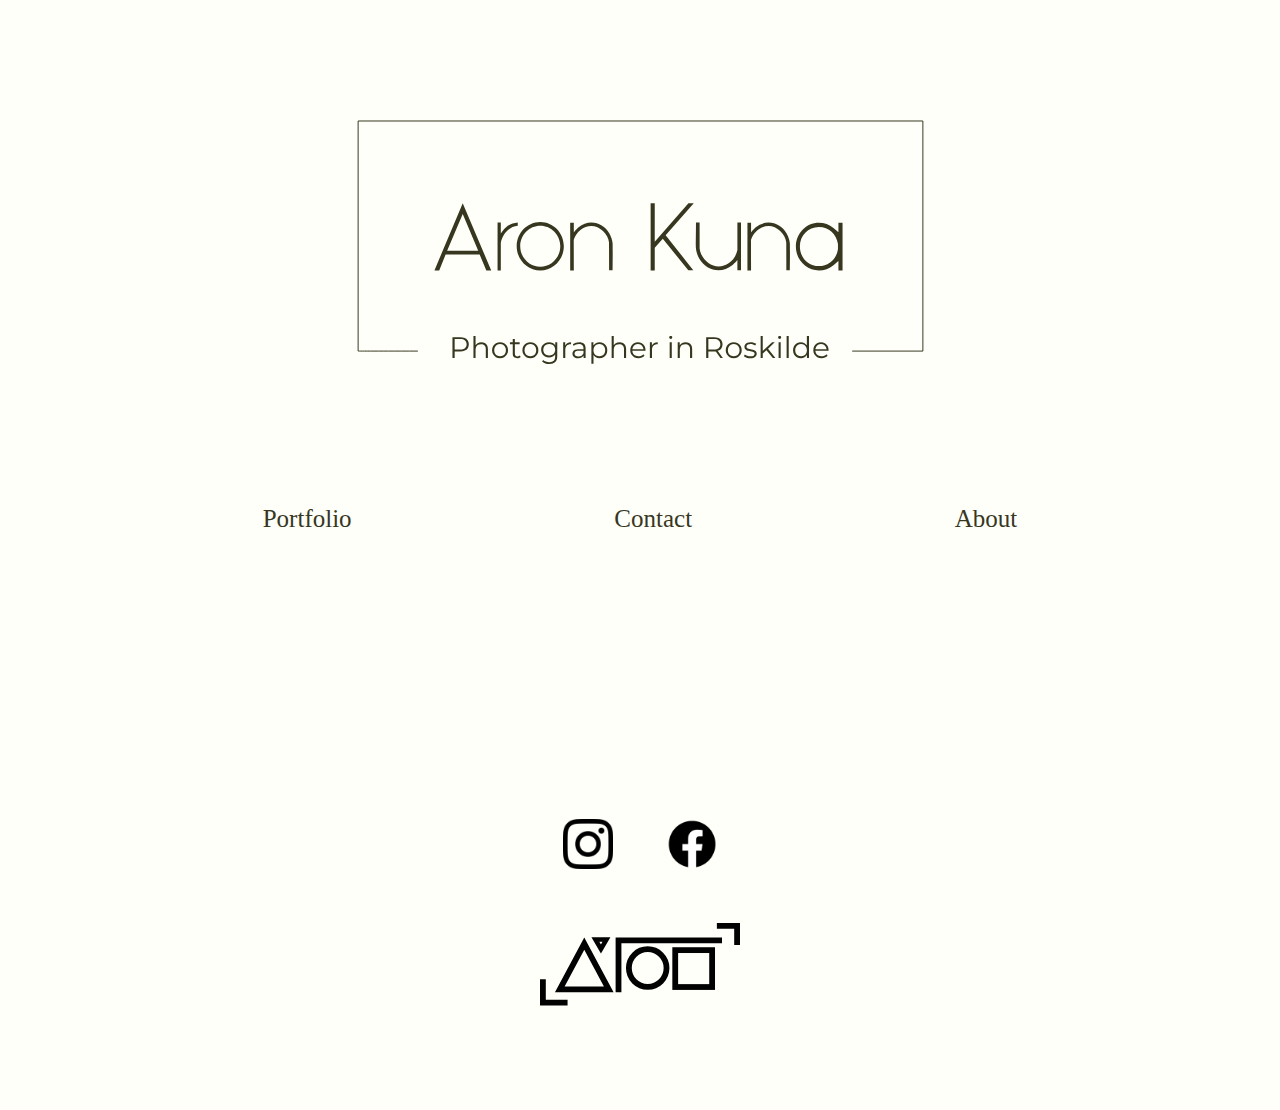
==== index.html @ ffdc1a48 "The very basics of the site" ====
<!DOCTYPE html>
<html lang="en">
  <head>
    <meta charset="UTF-8" />
    <meta name="viewport" content="width=device-width, initial-scale=1.0" />
    <title>Aron Kuna Photography - Roskilde</title>

    <link href="Styles\master_style.min.css" type="text/css" rel="stylesheet" />
  </head>

  <nav>
    <button class="navItem" onclick="portfoliof()">
      Portfolio
    </button>
    <button class="navItem" onclick="contactf()">
      Contact
    </button>
    <button class="navItem" onclick="aboutf()">
      About
    </button>
  </nav>

  <body>
    <div id = "namePlate">
    <svg id = "namePlateSVG" width="569" height="255" viewBox="0 0 569 255" fill="none" xmlns="http://www.w3.org/2000/svg">
      <path d="M123.016 135.064L129.736 151H134.632L106.024 83.512L77.608 151H82.408L88.84 135.064H123.016ZM106.024 94.36L121.576 131.32H90.376L106.024 94.36ZM161.253 102.808C156.741 103.288 152.613 104.824 149.253 107.896C146.277 110.68 144.261 114.04 144.261 114.04V102.808H140.997V151H144.261V123.256C145.989 114.52 152.613 107.032 161.253 106.264V102.808ZM183.911 102.328C170.856 102.328 160.2 113.272 160.2 126.712C160.2 140.152 170.856 151.096 183.911 151.096C196.872 151.096 207.528 140.152 207.528 126.712C207.528 113.272 196.872 102.328 183.911 102.328ZM183.911 147.256C172.776 147.256 163.752 138.04 163.752 126.712C163.752 115.384 172.776 106.168 183.911 106.168C194.952 106.168 203.976 115.384 203.976 126.712C203.976 138.04 194.952 147.256 183.911 147.256ZM235.226 106.456C243.386 106.456 252.122 114.328 252.89 122.968L252.986 150.904H256.442C256.73 129.592 256.538 125.848 256.538 124.216C256.25 120.568 255.098 117.016 253.274 113.944C249.338 107.128 242.618 103 235.226 103C230.618 103 226.106 104.728 222.362 107.704C219.962 109.624 217.562 112.984 217.562 112.984V103.192H213.914V151H217.562L217.466 120.568C219.866 112.312 227.162 106.456 235.226 106.456ZM332.499 150.808H337.491L309.747 115.672L337.971 83.512L332.595 83.608L298.803 122.104V83.512H294.675V151H298.803V128.248L306.867 119.32L332.499 150.808ZM343.564 139.288C347.788 146.584 354.988 150.904 362.86 150.904C367.852 150.904 372.652 149.08 376.588 145.912C379.084 143.896 381.772 140.632 381.772 140.632V150.904H385.42V102.904H381.772V130.552C379.756 140.44 371.5 146.968 362.86 146.968C354.124 146.968 344.812 138.904 343.852 128.728V102.904H340.204C340.012 125.656 339.916 126.616 340.108 128.152C340.396 132.088 341.644 135.928 343.564 139.288ZM413.163 106.456C421.323 106.456 430.059 114.328 430.827 122.968L430.923 150.904H434.379C434.667 129.592 434.475 125.848 434.475 124.216C434.187 120.568 433.035 117.016 431.211 113.944C427.275 107.128 420.555 103 413.163 103C408.555 103 404.043 104.728 400.299 107.704C397.899 109.624 395.499 112.984 395.499 112.984V103.192H391.851V151H395.499L395.403 120.568C397.803 112.312 405.099 106.456 413.163 106.456ZM487.335 151V103.096H483.207V112.6L478.215 108.472C474.087 105.016 468.999 103.192 463.623 103.192C450.855 103.192 440.487 113.848 440.487 127.096C440.487 140.248 450.855 151 463.623 151C468.999 151 474.087 149.176 478.215 145.72L483.207 141.592V151H487.335ZM482.727 129.688C481.383 139.672 473.511 146.68 463.623 146.68C452.775 146.68 444.519 138.232 444.519 127.096C444.519 115.96 452.775 107.416 463.623 107.416C473.511 107.416 481.383 114.424 482.727 124.504V124.888V129.688Z" fill="#37371F"/>
      <path d="M95.7139 239V218H103.574C105.354 218 106.884 218.29 108.164 218.87C109.444 219.43 110.424 220.25 111.104 221.33C111.804 222.39 112.154 223.68 112.154 225.2C112.154 226.68 111.804 227.96 111.104 229.04C110.424 230.1 109.444 230.92 108.164 231.5C106.884 232.08 105.354 232.37 103.574 232.37H96.9439L97.9339 231.32V239H95.7139ZM97.9339 231.5L96.9439 230.42H103.514C105.614 230.42 107.204 229.97 108.284 229.07C109.384 228.15 109.934 226.86 109.934 225.2C109.934 223.52 109.384 222.22 108.284 221.3C107.204 220.38 105.614 219.92 103.514 219.92H96.9439L97.9339 218.87V231.5ZM124.837 223.1C126.117 223.1 127.237 223.35 128.197 223.85C129.177 224.33 129.937 225.07 130.477 226.07C131.037 227.07 131.317 228.33 131.317 229.85V239H129.187V230.06C129.187 228.4 128.767 227.15 127.927 226.31C127.107 225.45 125.947 225.02 124.447 225.02C123.327 225.02 122.347 225.25 121.507 225.71C120.687 226.15 120.047 226.8 119.587 227.66C119.147 228.5 118.927 229.52 118.927 230.72V239H116.797V216.74H118.927V227.57L118.507 226.76C119.007 225.62 119.807 224.73 120.907 224.09C122.007 223.43 123.317 223.1 124.837 223.1ZM143.491 239.15C141.971 239.15 140.601 238.81 139.381 238.13C138.181 237.43 137.231 236.48 136.531 235.28C135.831 234.06 135.481 232.67 135.481 231.11C135.481 229.53 135.831 228.14 136.531 226.94C137.231 225.74 138.181 224.8 139.381 224.12C140.581 223.44 141.951 223.1 143.491 223.1C145.051 223.1 146.431 223.44 147.631 224.12C148.851 224.8 149.801 225.74 150.481 226.94C151.181 228.14 151.531 229.53 151.531 231.11C151.531 232.67 151.181 234.06 150.481 235.28C149.801 236.48 148.851 237.43 147.631 238.13C146.411 238.81 145.031 239.15 143.491 239.15ZM143.491 237.26C144.631 237.26 145.641 237.01 146.521 236.51C147.401 235.99 148.091 235.27 148.591 234.35C149.111 233.41 149.371 232.33 149.371 231.11C149.371 229.87 149.111 228.79 148.591 227.87C148.091 226.95 147.401 226.24 146.521 225.74C145.641 225.22 144.641 224.96 143.521 224.96C142.401 224.96 141.401 225.22 140.521 225.74C139.641 226.24 138.941 226.95 138.421 227.87C137.901 228.79 137.641 229.87 137.641 231.11C137.641 232.33 137.901 233.41 138.421 234.35C138.941 235.27 139.641 235.99 140.521 236.51C141.401 237.01 142.391 237.26 143.491 237.26ZM160.859 239.15C159.379 239.15 158.239 238.75 157.439 237.95C156.639 237.15 156.239 236.02 156.239 234.56V219.77H158.369V234.44C158.369 235.36 158.599 236.07 159.059 236.57C159.539 237.07 160.219 237.32 161.099 237.32C162.039 237.32 162.819 237.05 163.439 236.51L164.189 238.04C163.769 238.42 163.259 238.7 162.659 238.88C162.079 239.06 161.479 239.15 160.859 239.15ZM153.419 225.02V223.25H163.169V225.02H153.419ZM173.93 239.15C172.41 239.15 171.04 238.81 169.82 238.13C168.62 237.43 167.67 236.48 166.97 235.28C166.27 234.06 165.92 232.67 165.92 231.11C165.92 229.53 166.27 228.14 166.97 226.94C167.67 225.74 168.62 224.8 169.82 224.12C171.02 223.44 172.39 223.1 173.93 223.1C175.49 223.1 176.87 223.44 178.07 224.12C179.29 224.8 180.24 225.74 180.92 226.94C181.62 228.14 181.97 229.53 181.97 231.11C181.97 232.67 181.62 234.06 180.92 235.28C180.24 236.48 179.29 237.43 178.07 238.13C176.85 238.81 175.47 239.15 173.93 239.15ZM173.93 237.26C175.07 237.26 176.08 237.01 176.96 236.51C177.84 235.99 178.53 235.27 179.03 234.35C179.55 233.41 179.81 232.33 179.81 231.11C179.81 229.87 179.55 228.79 179.03 227.87C178.53 226.95 177.84 226.24 176.96 225.74C176.08 225.22 175.08 224.96 173.96 224.96C172.84 224.96 171.84 225.22 170.96 225.74C170.08 226.24 169.38 226.95 168.86 227.87C168.34 228.79 168.08 229.87 168.08 231.11C168.08 232.33 168.34 233.41 168.86 234.35C169.38 235.27 170.08 235.99 170.96 236.51C171.84 237.01 172.83 237.26 173.93 237.26ZM193.039 244.97C191.599 244.97 190.219 244.76 188.899 244.34C187.579 243.92 186.509 243.32 185.689 242.54L186.769 240.92C187.509 241.58 188.419 242.1 189.499 242.48C190.599 242.88 191.759 243.08 192.979 243.08C194.979 243.08 196.449 242.61 197.389 241.67C198.329 240.75 198.799 239.31 198.799 237.35V233.42L199.099 230.72L198.889 228.02V223.25H200.929V237.08C200.929 239.8 200.259 241.79 198.919 243.05C197.599 244.33 195.639 244.97 193.039 244.97ZM192.649 238.4C191.149 238.4 189.799 238.08 188.599 237.44C187.399 236.78 186.449 235.87 185.749 234.71C185.069 233.55 184.729 232.22 184.729 230.72C184.729 229.22 185.069 227.9 185.749 226.76C186.449 225.6 187.399 224.7 188.599 224.06C189.799 223.42 191.149 223.1 192.649 223.1C194.049 223.1 195.309 223.39 196.429 223.97C197.549 224.55 198.439 225.41 199.099 226.55C199.759 227.69 200.089 229.08 200.089 230.72C200.089 232.36 199.759 233.75 199.099 234.89C198.439 236.03 197.549 236.9 196.429 237.5C195.309 238.1 194.049 238.4 192.649 238.4ZM192.859 236.51C194.019 236.51 195.049 236.27 195.949 235.79C196.849 235.29 197.559 234.61 198.079 233.75C198.599 232.87 198.859 231.86 198.859 230.72C198.859 229.58 198.599 228.58 198.079 227.72C197.559 226.86 196.849 226.19 195.949 225.71C195.049 225.21 194.019 224.96 192.859 224.96C191.719 224.96 190.689 225.21 189.769 225.71C188.869 226.19 188.159 226.86 187.639 227.72C187.139 228.58 186.889 229.58 186.889 230.72C186.889 231.86 187.139 232.87 187.639 233.75C188.159 234.61 188.869 235.29 189.769 235.79C190.689 236.27 191.719 236.51 192.859 236.51ZM206.856 239V223.25H208.896V227.54L208.686 226.79C209.126 225.59 209.866 224.68 210.906 224.06C211.946 223.42 213.236 223.1 214.776 223.1V225.17C214.696 225.17 214.616 225.17 214.536 225.17C214.456 225.15 214.376 225.14 214.296 225.14C212.636 225.14 211.336 225.65 210.396 226.67C209.456 227.67 208.986 229.1 208.986 230.96V239H206.856ZM227.361 239V235.52L227.271 234.95V229.13C227.271 227.79 226.891 226.76 226.131 226.04C225.391 225.32 224.281 224.96 222.801 224.96C221.781 224.96 220.811 225.13 219.891 225.47C218.971 225.81 218.191 226.26 217.551 226.82L216.591 225.23C217.391 224.55 218.351 224.03 219.471 223.67C220.591 223.29 221.771 223.1 223.011 223.1C225.051 223.1 226.621 223.61 227.721 224.63C228.841 225.63 229.401 227.16 229.401 229.22V239H227.361ZM221.931 239.15C220.751 239.15 219.721 238.96 218.841 238.58C217.981 238.18 217.321 237.64 216.861 236.96C216.401 236.26 216.171 235.46 216.171 234.56C216.171 233.74 216.361 233 216.741 232.34C217.141 231.66 217.781 231.12 218.661 230.72C219.561 230.3 220.761 230.09 222.261 230.09H227.691V231.68H222.321C220.801 231.68 219.741 231.95 219.141 232.49C218.561 233.03 218.271 233.7 218.271 234.5C218.271 235.4 218.621 236.12 219.321 236.66C220.021 237.2 221.001 237.47 222.261 237.47C223.461 237.47 224.491 237.2 225.351 236.66C226.231 236.1 226.871 235.3 227.271 234.26L227.751 235.73C227.351 236.77 226.651 237.6 225.651 238.22C224.671 238.84 223.431 239.15 221.931 239.15ZM243.316 239.15C241.956 239.15 240.726 238.84 239.626 238.22C238.526 237.58 237.646 236.67 236.986 235.49C236.346 234.29 236.026 232.83 236.026 231.11C236.026 229.39 236.346 227.94 236.986 226.76C237.626 225.56 238.496 224.65 239.596 224.03C240.696 223.41 241.936 223.1 243.316 223.1C244.816 223.1 246.156 223.44 247.336 224.12C248.536 224.78 249.476 225.72 250.156 226.94C250.836 228.14 251.176 229.53 251.176 231.11C251.176 232.71 250.836 234.11 250.156 235.31C249.476 236.51 248.536 237.45 247.336 238.13C246.156 238.81 244.816 239.15 243.316 239.15ZM235.186 244.82V223.25H237.226V227.99L237.016 231.14L237.316 234.32V244.82H235.186ZM243.166 237.26C244.286 237.26 245.286 237.01 246.166 236.51C247.046 235.99 247.746 235.27 248.266 234.35C248.786 233.41 249.046 232.33 249.046 231.11C249.046 229.89 248.786 228.82 248.266 227.9C247.746 226.98 247.046 226.26 246.166 225.74C245.286 225.22 244.286 224.96 243.166 224.96C242.046 224.96 241.036 225.22 240.136 225.74C239.256 226.26 238.556 226.98 238.036 227.9C237.536 228.82 237.286 229.89 237.286 231.11C237.286 232.33 237.536 233.41 238.036 234.35C238.556 235.27 239.256 235.99 240.136 236.51C241.036 237.01 242.046 237.26 243.166 237.26ZM263.558 223.1C264.838 223.1 265.958 223.35 266.918 223.85C267.898 224.33 268.658 225.07 269.198 226.07C269.758 227.07 270.038 228.33 270.038 229.85V239H267.908V230.06C267.908 228.4 267.488 227.15 266.648 226.31C265.828 225.45 264.668 225.02 263.168 225.02C262.048 225.02 261.068 225.25 260.228 225.71C259.408 226.15 258.768 226.8 258.308 227.66C257.868 228.5 257.648 229.52 257.648 230.72V239H255.518V216.74H257.648V227.57L257.228 226.76C257.728 225.62 258.528 224.73 259.628 224.09C260.728 223.43 262.038 223.1 263.558 223.1ZM282.481 239.15C280.841 239.15 279.401 238.81 278.161 238.13C276.921 237.43 275.951 236.48 275.251 235.28C274.551 234.06 274.201 232.67 274.201 231.11C274.201 229.55 274.531 228.17 275.191 226.97C275.871 225.77 276.791 224.83 277.951 224.15C279.131 223.45 280.451 223.1 281.911 223.1C283.391 223.1 284.701 223.44 285.841 224.12C287.001 224.78 287.911 225.72 288.571 226.94C289.231 228.14 289.561 229.53 289.561 231.11C289.561 231.21 289.551 231.32 289.531 231.44C289.531 231.54 289.531 231.65 289.531 231.77H275.821V230.18H288.391L287.551 230.81C287.551 229.67 287.301 228.66 286.801 227.78C286.321 226.88 285.661 226.18 284.821 225.68C283.981 225.18 283.011 224.93 281.911 224.93C280.831 224.93 279.861 225.18 279.001 225.68C278.141 226.18 277.471 226.88 276.991 227.78C276.511 228.68 276.271 229.71 276.271 230.87V231.2C276.271 232.4 276.531 233.46 277.051 234.38C277.591 235.28 278.331 235.99 279.271 236.51C280.231 237.01 281.321 237.26 282.541 237.26C283.501 237.26 284.391 237.09 285.211 236.75C286.051 236.41 286.771 235.89 287.371 235.19L288.571 236.57C287.871 237.41 286.991 238.05 285.931 238.49C284.891 238.93 283.741 239.15 282.481 239.15ZM293.897 239V223.25H295.937V227.54L295.727 226.79C296.167 225.59 296.907 224.68 297.947 224.06C298.987 223.42 300.277 223.1 301.817 223.1V225.17C301.737 225.17 301.657 225.17 301.577 225.17C301.497 225.15 301.417 225.14 301.337 225.14C299.677 225.14 298.377 225.65 297.437 226.67C296.497 227.67 296.027 229.1 296.027 230.96V239H293.897ZM313.789 239V223.25H315.919V239H313.789ZM314.869 219.77C314.429 219.77 314.059 219.62 313.759 219.32C313.459 219.02 313.309 218.66 313.309 218.24C313.309 217.82 313.459 217.47 313.759 217.19C314.059 216.89 314.429 216.74 314.869 216.74C315.309 216.74 315.679 216.88 315.979 217.16C316.279 217.44 316.429 217.79 316.429 218.21C316.429 218.65 316.279 219.02 315.979 219.32C315.699 219.62 315.329 219.77 314.869 219.77ZM329.886 223.1C331.166 223.1 332.286 223.35 333.246 223.85C334.226 224.33 334.986 225.07 335.526 226.07C336.086 227.07 336.366 228.33 336.366 229.85V239H334.236V230.06C334.236 228.4 333.816 227.15 332.976 226.31C332.156 225.45 330.996 225.02 329.496 225.02C328.376 225.02 327.396 225.25 326.556 225.71C325.736 226.15 325.096 226.8 324.636 227.66C324.196 228.5 323.976 229.52 323.976 230.72V239H321.846V223.25H323.886V227.57L323.556 226.76C324.056 225.62 324.856 224.73 325.956 224.09C327.056 223.43 328.366 223.1 329.886 223.1ZM350.421 239V218H358.281C360.061 218 361.591 218.29 362.871 218.87C364.151 219.43 365.131 220.25 365.811 221.33C366.511 222.39 366.861 223.68 366.861 225.2C366.861 226.68 366.511 227.96 365.811 229.04C365.131 230.1 364.151 230.92 362.871 231.5C361.591 232.06 360.061 232.34 358.281 232.34H351.651L352.641 231.32V239H350.421ZM364.761 239L359.361 231.38H361.761L367.191 239H364.761ZM352.641 231.5L351.651 230.45H358.221C360.321 230.45 361.911 229.99 362.991 229.07C364.091 228.15 364.641 226.86 364.641 225.2C364.641 223.52 364.091 222.22 362.991 221.3C361.911 220.38 360.321 219.92 358.221 219.92H351.651L352.641 218.87V231.5ZM378.071 239.15C376.551 239.15 375.181 238.81 373.961 238.13C372.761 237.43 371.811 236.48 371.111 235.28C370.411 234.06 370.061 232.67 370.061 231.11C370.061 229.53 370.411 228.14 371.111 226.94C371.811 225.74 372.761 224.8 373.961 224.12C375.161 223.44 376.531 223.1 378.071 223.1C379.631 223.1 381.011 223.44 382.211 224.12C383.431 224.8 384.381 225.74 385.061 226.94C385.761 228.14 386.111 229.53 386.111 231.11C386.111 232.67 385.761 234.06 385.061 235.28C384.381 236.48 383.431 237.43 382.211 238.13C380.991 238.81 379.611 239.15 378.071 239.15ZM378.071 237.26C379.211 237.26 380.221 237.01 381.101 236.51C381.981 235.99 382.671 235.27 383.171 234.35C383.691 233.41 383.951 232.33 383.951 231.11C383.951 229.87 383.691 228.79 383.171 227.87C382.671 226.95 381.981 226.24 381.101 225.74C380.221 225.22 379.221 224.96 378.101 224.96C376.981 224.96 375.981 225.22 375.101 225.74C374.221 226.24 373.521 226.95 373.001 227.87C372.481 228.79 372.221 229.87 372.221 231.11C372.221 232.33 372.481 233.41 373.001 234.35C373.521 235.27 374.221 235.99 375.101 236.51C375.981 237.01 376.971 237.26 378.071 237.26ZM394.689 239.15C393.389 239.15 392.159 238.97 390.999 238.61C389.839 238.23 388.929 237.76 388.269 237.2L389.229 235.52C389.869 236 390.689 236.42 391.689 236.78C392.689 237.12 393.739 237.29 394.839 237.29C396.339 237.29 397.419 237.06 398.079 236.6C398.739 236.12 399.069 235.49 399.069 234.71C399.069 234.13 398.879 233.68 398.499 233.36C398.139 233.02 397.659 232.77 397.059 232.61C396.459 232.43 395.789 232.28 395.049 232.16C394.309 232.04 393.569 231.9 392.829 231.74C392.109 231.58 391.449 231.35 390.849 231.05C390.249 230.73 389.759 230.3 389.379 229.76C389.019 229.22 388.839 228.5 388.839 227.6C388.839 226.74 389.079 225.97 389.559 225.29C390.039 224.61 390.739 224.08 391.659 223.7C392.599 223.3 393.739 223.1 395.079 223.1C396.099 223.1 397.119 223.24 398.139 223.52C399.159 223.78 399.999 224.13 400.659 224.57L399.729 226.28C399.029 225.8 398.279 225.46 397.479 225.26C396.679 225.04 395.879 224.93 395.079 224.93C393.659 224.93 392.609 225.18 391.929 225.68C391.269 226.16 390.939 226.78 390.939 227.54C390.939 228.14 391.119 228.61 391.479 228.95C391.859 229.29 392.349 229.56 392.949 229.76C393.569 229.94 394.239 230.09 394.959 230.21C395.699 230.33 396.429 230.48 397.149 230.66C397.889 230.82 398.559 231.05 399.159 231.35C399.779 231.63 400.269 232.04 400.629 232.58C401.009 233.1 401.199 233.79 401.199 234.65C401.199 235.57 400.939 236.37 400.419 237.05C399.919 237.71 399.179 238.23 398.199 238.61C397.239 238.97 396.069 239.15 394.689 239.15ZM406.788 234.92L406.848 232.19L416.658 223.25H419.268L412.338 229.88L411.138 230.9L406.788 234.92ZM405.108 239V216.74H407.238V239H405.108ZM417.318 239L410.748 230.81L412.128 229.16L419.928 239H417.318ZM423.125 239V223.25H425.255V239H423.125ZM424.205 219.77C423.765 219.77 423.395 219.62 423.095 219.32C422.795 219.02 422.645 218.66 422.645 218.24C422.645 217.82 422.795 217.47 423.095 217.19C423.395 216.89 423.765 216.74 424.205 216.74C424.645 216.74 425.015 216.88 425.315 217.16C425.615 217.44 425.765 217.79 425.765 218.21C425.765 218.65 425.615 219.02 425.315 219.32C425.035 219.62 424.665 219.77 424.205 219.77ZM431.182 239V216.74H433.312V239H431.182ZM445.509 239.15C444.009 239.15 442.659 238.81 441.459 238.13C440.279 237.45 439.349 236.51 438.669 235.31C437.989 234.09 437.649 232.69 437.649 231.11C437.649 229.51 437.989 228.11 438.669 226.91C439.349 225.71 440.279 224.78 441.459 224.12C442.659 223.44 444.009 223.1 445.509 223.1C446.889 223.1 448.119 223.41 449.199 224.03C450.299 224.65 451.169 225.56 451.809 226.76C452.469 227.94 452.799 229.39 452.799 231.11C452.799 232.81 452.479 234.26 451.839 235.46C451.199 236.66 450.329 237.58 449.229 238.22C448.149 238.84 446.909 239.15 445.509 239.15ZM445.659 237.26C446.779 237.26 447.779 237.01 448.659 236.51C449.559 235.99 450.259 235.27 450.759 234.35C451.279 233.41 451.539 232.33 451.539 231.11C451.539 229.87 451.279 228.79 450.759 227.87C450.259 226.95 449.559 226.24 448.659 225.74C447.779 225.22 446.779 224.96 445.659 224.96C444.559 224.96 443.569 225.22 442.689 225.74C441.809 226.24 441.109 226.95 440.589 227.87C440.069 228.79 439.809 229.87 439.809 231.11C439.809 232.33 440.069 233.41 440.589 234.35C441.109 235.27 441.809 235.99 442.689 236.51C443.569 237.01 444.559 237.26 445.659 237.26ZM451.599 239V234.26L451.809 231.08L451.509 227.9V216.74H453.639V239H451.599ZM466.261 239.15C464.621 239.15 463.181 238.81 461.941 238.13C460.701 237.43 459.731 236.48 459.031 235.28C458.331 234.06 457.981 232.67 457.981 231.11C457.981 229.55 458.311 228.17 458.971 226.97C459.651 225.77 460.571 224.83 461.731 224.15C462.911 223.45 464.231 223.1 465.691 223.1C467.171 223.1 468.481 223.44 469.621 224.12C470.781 224.78 471.691 225.72 472.351 226.94C473.011 228.14 473.341 229.53 473.341 231.11C473.341 231.21 473.331 231.32 473.311 231.44C473.311 231.54 473.311 231.65 473.311 231.77H459.601V230.18H472.171L471.331 230.81C471.331 229.67 471.081 228.66 470.581 227.78C470.101 226.88 469.441 226.18 468.601 225.68C467.761 225.18 466.791 224.93 465.691 224.93C464.611 224.93 463.641 225.18 462.781 225.68C461.921 226.18 461.251 226.88 460.771 227.78C460.291 228.68 460.051 229.71 460.051 230.87V231.2C460.051 232.4 460.311 233.46 460.831 234.38C461.371 235.28 462.111 235.99 463.051 236.51C464.011 237.01 465.101 237.26 466.321 237.26C467.281 237.26 468.171 237.09 468.991 236.75C469.831 236.41 470.551 235.89 471.151 235.19L472.351 236.57C471.651 237.41 470.771 238.05 469.711 238.49C468.671 238.93 467.521 239.15 466.261 239.15Z" fill="#37371F"/>
      <path d="M61 232C13.7146 232 1 232 1 232V1H568V232H497" stroke="#37371F"/>
    </svg>
    </div>

    <section id="portfolio">
      <div id="inPortfolio" class="container">
        <img src="assets/portfolio/img (1).jpg" alt="">
        <img src="assets/portfolio/img (2).jpg" alt="">
        <img src="assets/portfolio/img (3).jpg" alt="">
        <img src="assets/portfolio/img (4).jpg" alt="">
        <img src="assets/portfolio/img (5).jpg" alt="">
        <img src="assets/portfolio/img (6).jpg" alt="">
        <img src="assets/portfolio/img (7).jpg" alt="">
        <img src="assets/portfolio/img (8).jpg" alt="">
        <img src="assets/portfolio/img (9).jpg" alt="">
        <img src="assets/portfolio/img (10).jpg" alt="">
        <img src="assets/portfolio/img (11).jpg" alt="">

      </div>
    </section>

    <section id="contact">
      <p>To contact me please write to <span id="jsemail"> photography@email.com </span> <br> I will get back to you shortly</p>
    </section>

    <section id="about">
      <div class="container" id="inAbout">
        <img src="assets/me.jpg" id="aboutPic">
        <p>Lorem ipsum dolor sit amet, consectetur adipiscing elit. Quisque ut dolor in tortor sollicitudin aliquam.
          Maecenas dolor metus, maximus ac metus scelerisque, luctus sagittis sem. Curabitur porttitor accumsan quam,
          a dignissim nisl ornare congue. Etiam non ex dictum, egestas orci at, aliquam est. Fusce eget elementum sem.
          Fusce varius convallis ipsum, sed lacinia libero dignissim pretium. Cras augue metus, rhoncus at neque in,
          commodo efficitur enim. Vivamus ligula orci, vestibulum eget rutrum non, sollicitudin et turpis. Nullam tempus
          maximus magna, ut finibus velit tempus bibendum. Cras id hendrerit lectus. Cras rhoncus ante mattis nibh
          ultrices, vel posuere nisl condimentum. Donec placerat mauris id hendrerit dictum. Morbi ac risus sapien.</p>
      </div>
    </section>

    <script src="js/master.js"></script>
  </body>

  <footer>
    <div class="socialMed">
      <a href="#"><img src="assets/socmedicons/insta.png"></a>
      <a href="#"><img src="assets/socmedicons/fb.png"></a>
    </div>
    <svg id="logo" data-name="Layer 2" xmlns="http://www.w3.org/2000/svg" viewBox="0 0 656.02 270.64"><defs><style>.cls-1,.cls-2{fill:none;stroke:#020202;stroke-miterlimit:10;}.cls-1{stroke-width:19px;}.cls-2{stroke-width:15px;}</style></defs><rect class="cls-1" x="443.57" y="88.99" width="121.04" height="121.04"/><circle class="cls-1" cx="353.28" cy="147.81" r="61.78"/><polygon class="cls-2" points="199.81 85.44 217.94 54.04 181.69 54.04 199.81 85.44"/><path class="cls-1" d="M305.92,373.84H145.28L225.6,223.61Z" transform="translate(-80.39 -155.8)"/><polyline class="cls-1" points="257.5 227.36 257.5 56.69 597.06 56.69"/><polyline class="cls-1" points="9.5 184.25 9.5 261.14 90.39 261.14"/><polyline class="cls-1" points="646.52 72.55 646.52 9.5 580.2 9.5"/></svg>
  </footer>
</html>
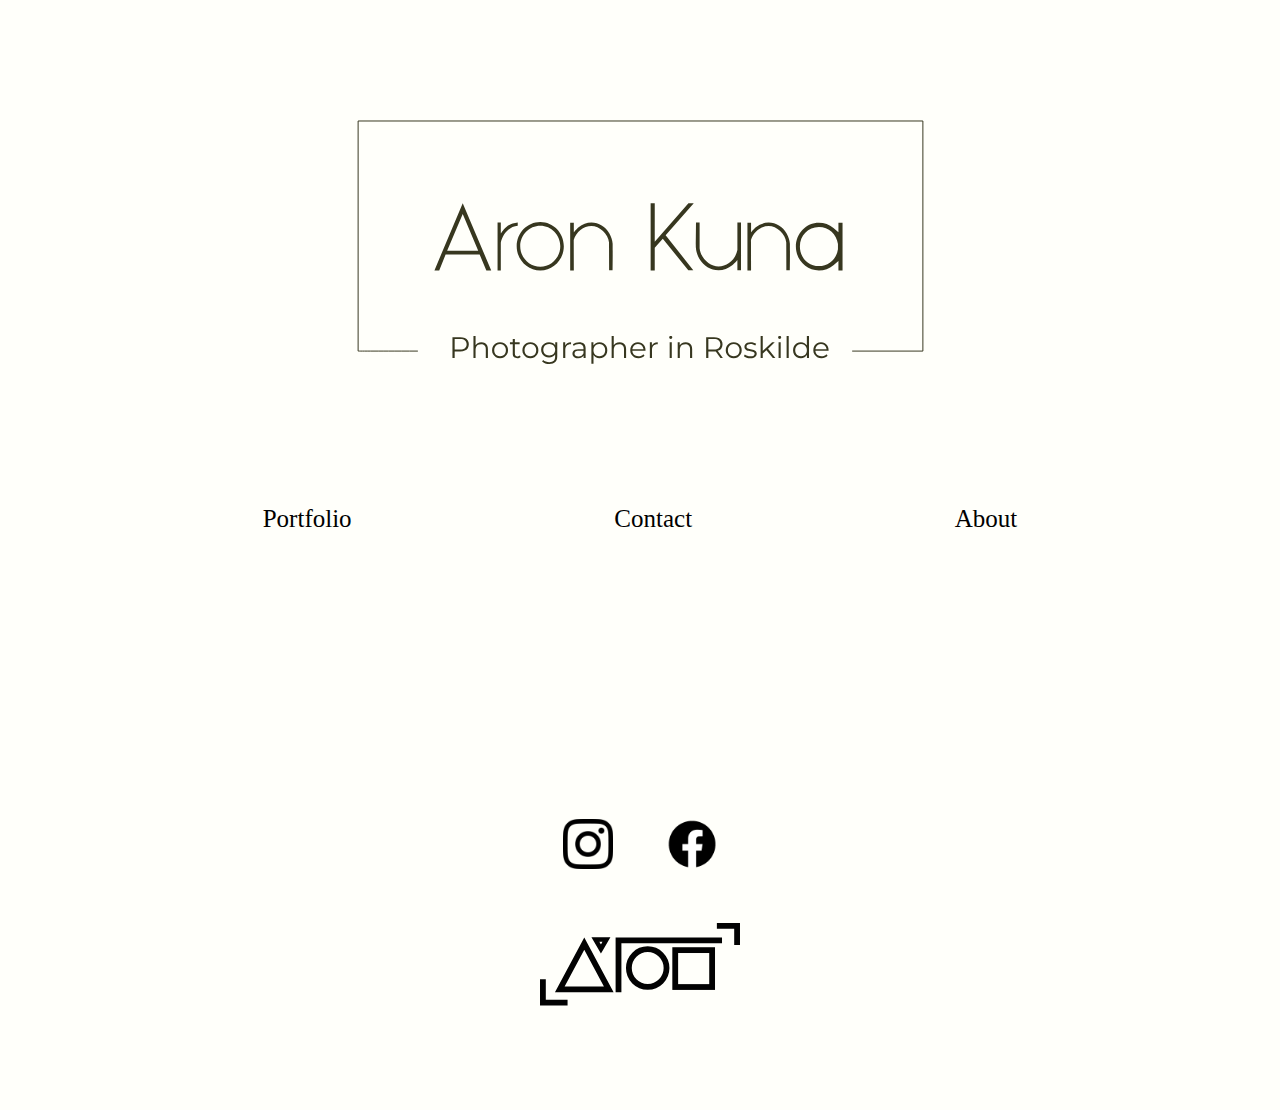
==== commit d76d8d7e: "favicon and bug fix in js" ====
--- a/index.html
+++ b/index.html
@@ -4,6 +4,7 @@
     <meta charset="UTF-8" />
     <meta name="viewport" content="width=device-width, initial-scale=1.0" />
     <title>Aron Kuna Photography - Roskilde</title>
+    <link rel="icon" href="/assets/logo.svg">
 
     <link href="Styles\master_style.min.css" type="text/css" rel="stylesheet" />
   </head>
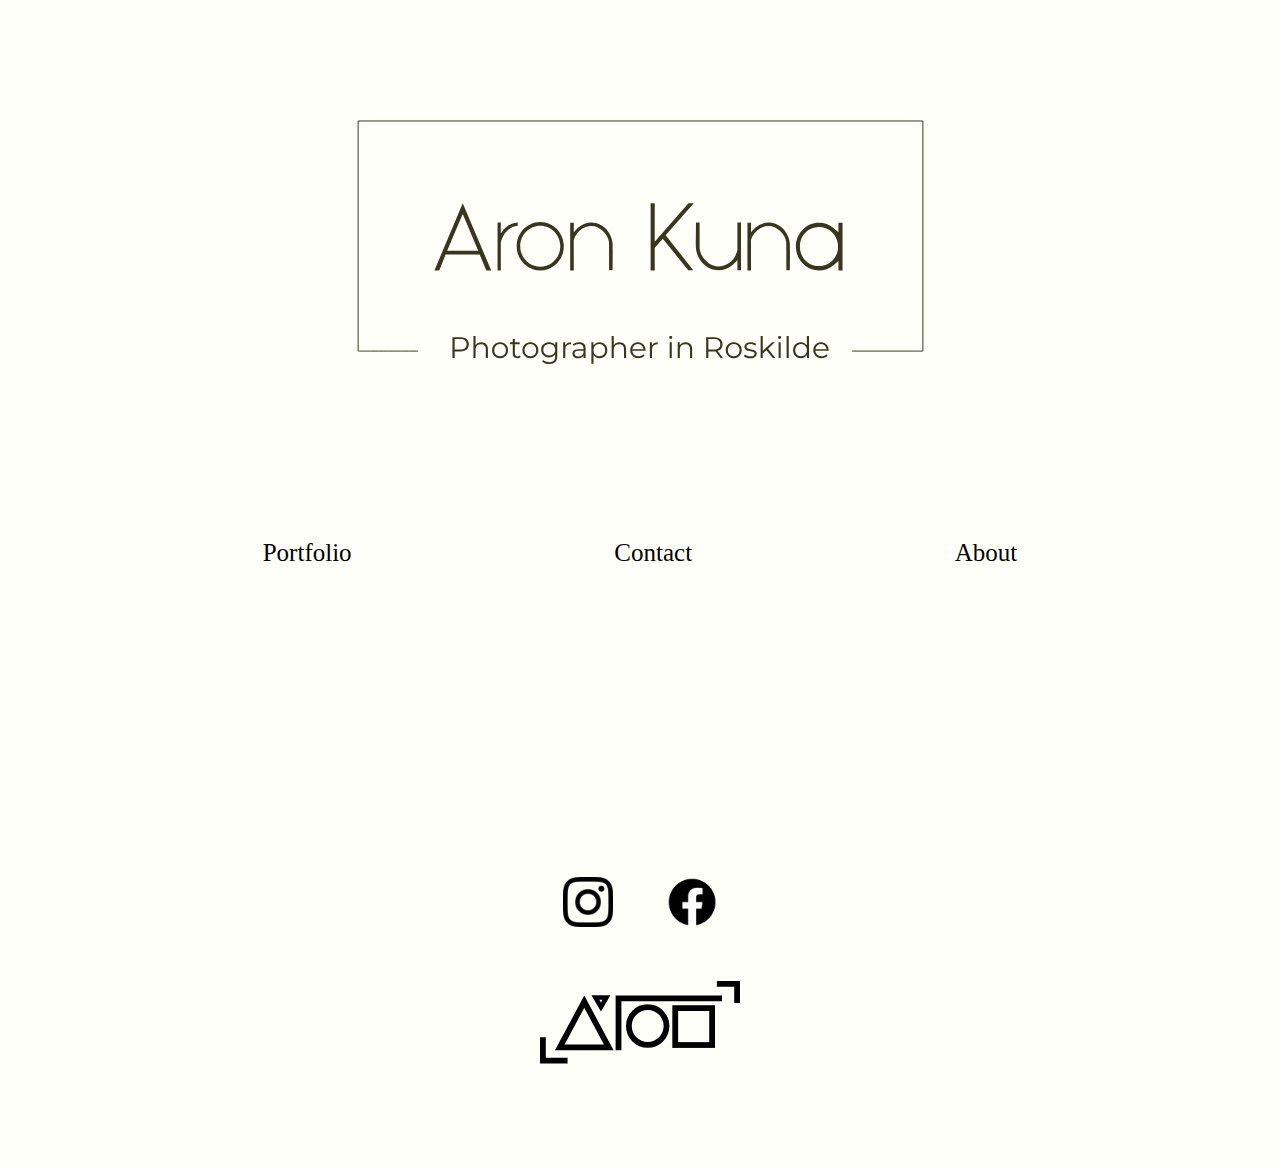
==== commit 46b7c3ec: "responsive and mobile friendly" ====
--- a/index.html
+++ b/index.html
@@ -9,26 +9,31 @@
     <link href="Styles\master_style.min.css" type="text/css" rel="stylesheet" />
   </head>
 
-  <nav>
-    <button class="navItem" onclick="portfoliof()">
-      Portfolio
-    </button>
-    <button class="navItem" onclick="contactf()">
-      Contact
-    </button>
-    <button class="navItem" onclick="aboutf()">
-      About
-    </button>
-  </nav>
-
   <body>
     <div id = "namePlate">
-    <svg id = "namePlateSVG" width="569" height="255" viewBox="0 0 569 255" fill="none" xmlns="http://www.w3.org/2000/svg">
+    <svg id="bigNamePlate" class = "namePlateSVG" width="569" height="255" viewBox="0 0 569 255" fill="none" xmlns="http://www.w3.org/2000/svg">
       <path d="M123.016 135.064L129.736 151H134.632L106.024 83.512L77.608 151H82.408L88.84 135.064H123.016ZM106.024 94.36L121.576 131.32H90.376L106.024 94.36ZM161.253 102.808C156.741 103.288 152.613 104.824 149.253 107.896C146.277 110.68 144.261 114.04 144.261 114.04V102.808H140.997V151H144.261V123.256C145.989 114.52 152.613 107.032 161.253 106.264V102.808ZM183.911 102.328C170.856 102.328 160.2 113.272 160.2 126.712C160.2 140.152 170.856 151.096 183.911 151.096C196.872 151.096 207.528 140.152 207.528 126.712C207.528 113.272 196.872 102.328 183.911 102.328ZM183.911 147.256C172.776 147.256 163.752 138.04 163.752 126.712C163.752 115.384 172.776 106.168 183.911 106.168C194.952 106.168 203.976 115.384 203.976 126.712C203.976 138.04 194.952 147.256 183.911 147.256ZM235.226 106.456C243.386 106.456 252.122 114.328 252.89 122.968L252.986 150.904H256.442C256.73 129.592 256.538 125.848 256.538 124.216C256.25 120.568 255.098 117.016 253.274 113.944C249.338 107.128 242.618 103 235.226 103C230.618 103 226.106 104.728 222.362 107.704C219.962 109.624 217.562 112.984 217.562 112.984V103.192H213.914V151H217.562L217.466 120.568C219.866 112.312 227.162 106.456 235.226 106.456ZM332.499 150.808H337.491L309.747 115.672L337.971 83.512L332.595 83.608L298.803 122.104V83.512H294.675V151H298.803V128.248L306.867 119.32L332.499 150.808ZM343.564 139.288C347.788 146.584 354.988 150.904 362.86 150.904C367.852 150.904 372.652 149.08 376.588 145.912C379.084 143.896 381.772 140.632 381.772 140.632V150.904H385.42V102.904H381.772V130.552C379.756 140.44 371.5 146.968 362.86 146.968C354.124 146.968 344.812 138.904 343.852 128.728V102.904H340.204C340.012 125.656 339.916 126.616 340.108 128.152C340.396 132.088 341.644 135.928 343.564 139.288ZM413.163 106.456C421.323 106.456 430.059 114.328 430.827 122.968L430.923 150.904H434.379C434.667 129.592 434.475 125.848 434.475 124.216C434.187 120.568 433.035 117.016 431.211 113.944C427.275 107.128 420.555 103 413.163 103C408.555 103 404.043 104.728 400.299 107.704C397.899 109.624 395.499 112.984 395.499 112.984V103.192H391.851V151H395.499L395.403 120.568C397.803 112.312 405.099 106.456 413.163 106.456ZM487.335 151V103.096H483.207V112.6L478.215 108.472C474.087 105.016 468.999 103.192 463.623 103.192C450.855 103.192 440.487 113.848 440.487 127.096C440.487 140.248 450.855 151 463.623 151C468.999 151 474.087 149.176 478.215 145.72L483.207 141.592V151H487.335ZM482.727 129.688C481.383 139.672 473.511 146.68 463.623 146.68C452.775 146.68 444.519 138.232 444.519 127.096C444.519 115.96 452.775 107.416 463.623 107.416C473.511 107.416 481.383 114.424 482.727 124.504V124.888V129.688Z" fill="#37371F"/>
       <path d="M95.7139 239V218H103.574C105.354 218 106.884 218.29 108.164 218.87C109.444 219.43 110.424 220.25 111.104 221.33C111.804 222.39 112.154 223.68 112.154 225.2C112.154 226.68 111.804 227.96 111.104 229.04C110.424 230.1 109.444 230.92 108.164 231.5C106.884 232.08 105.354 232.37 103.574 232.37H96.9439L97.9339 231.32V239H95.7139ZM97.9339 231.5L96.9439 230.42H103.514C105.614 230.42 107.204 229.97 108.284 229.07C109.384 228.15 109.934 226.86 109.934 225.2C109.934 223.52 109.384 222.22 108.284 221.3C107.204 220.38 105.614 219.92 103.514 219.92H96.9439L97.9339 218.87V231.5ZM124.837 223.1C126.117 223.1 127.237 223.35 128.197 223.85C129.177 224.33 129.937 225.07 130.477 226.07C131.037 227.07 131.317 228.33 131.317 229.85V239H129.187V230.06C129.187 228.4 128.767 227.15 127.927 226.31C127.107 225.45 125.947 225.02 124.447 225.02C123.327 225.02 122.347 225.25 121.507 225.71C120.687 226.15 120.047 226.8 119.587 227.66C119.147 228.5 118.927 229.52 118.927 230.72V239H116.797V216.74H118.927V227.57L118.507 226.76C119.007 225.62 119.807 224.73 120.907 224.09C122.007 223.43 123.317 223.1 124.837 223.1ZM143.491 239.15C141.971 239.15 140.601 238.81 139.381 238.13C138.181 237.43 137.231 236.48 136.531 235.28C135.831 234.06 135.481 232.67 135.481 231.11C135.481 229.53 135.831 228.14 136.531 226.94C137.231 225.74 138.181 224.8 139.381 224.12C140.581 223.44 141.951 223.1 143.491 223.1C145.051 223.1 146.431 223.44 147.631 224.12C148.851 224.8 149.801 225.74 150.481 226.94C151.181 228.14 151.531 229.53 151.531 231.11C151.531 232.67 151.181 234.06 150.481 235.28C149.801 236.48 148.851 237.43 147.631 238.13C146.411 238.81 145.031 239.15 143.491 239.15ZM143.491 237.26C144.631 237.26 145.641 237.01 146.521 236.51C147.401 235.99 148.091 235.27 148.591 234.35C149.111 233.41 149.371 232.33 149.371 231.11C149.371 229.87 149.111 228.79 148.591 227.87C148.091 226.95 147.401 226.24 146.521 225.74C145.641 225.22 144.641 224.96 143.521 224.96C142.401 224.96 141.401 225.22 140.521 225.74C139.641 226.24 138.941 226.95 138.421 227.87C137.901 228.79 137.641 229.87 137.641 231.11C137.641 232.33 137.901 233.41 138.421 234.35C138.941 235.27 139.641 235.99 140.521 236.51C141.401 237.01 142.391 237.26 143.491 237.26ZM160.859 239.15C159.379 239.15 158.239 238.75 157.439 237.95C156.639 237.15 156.239 236.02 156.239 234.56V219.77H158.369V234.44C158.369 235.36 158.599 236.07 159.059 236.57C159.539 237.07 160.219 237.32 161.099 237.32C162.039 237.32 162.819 237.05 163.439 236.51L164.189 238.04C163.769 238.42 163.259 238.7 162.659 238.88C162.079 239.06 161.479 239.15 160.859 239.15ZM153.419 225.02V223.25H163.169V225.02H153.419ZM173.93 239.15C172.41 239.15 171.04 238.81 169.82 238.13C168.62 237.43 167.67 236.48 166.97 235.28C166.27 234.06 165.92 232.67 165.92 231.11C165.92 229.53 166.27 228.14 166.97 226.94C167.67 225.74 168.62 224.8 169.82 224.12C171.02 223.44 172.39 223.1 173.93 223.1C175.49 223.1 176.87 223.44 178.07 224.12C179.29 224.8 180.24 225.74 180.92 226.94C181.62 228.14 181.97 229.53 181.97 231.11C181.97 232.67 181.62 234.06 180.92 235.28C180.24 236.48 179.29 237.43 178.07 238.13C176.85 238.81 175.47 239.15 173.93 239.15ZM173.93 237.26C175.07 237.26 176.08 237.01 176.96 236.51C177.84 235.99 178.53 235.27 179.03 234.35C179.55 233.41 179.81 232.33 179.81 231.11C179.81 229.87 179.55 228.79 179.03 227.87C178.53 226.95 177.84 226.24 176.96 225.74C176.08 225.22 175.08 224.96 173.96 224.96C172.84 224.96 171.84 225.22 170.96 225.74C170.08 226.24 169.38 226.95 168.86 227.87C168.34 228.79 168.08 229.87 168.08 231.11C168.08 232.33 168.34 233.41 168.86 234.35C169.38 235.27 170.08 235.99 170.96 236.51C171.84 237.01 172.83 237.26 173.93 237.26ZM193.039 244.97C191.599 244.97 190.219 244.76 188.899 244.34C187.579 243.92 186.509 243.32 185.689 242.54L186.769 240.92C187.509 241.58 188.419 242.1 189.499 242.48C190.599 242.88 191.759 243.08 192.979 243.08C194.979 243.08 196.449 242.61 197.389 241.67C198.329 240.75 198.799 239.31 198.799 237.35V233.42L199.099 230.72L198.889 228.02V223.25H200.929V237.08C200.929 239.8 200.259 241.79 198.919 243.05C197.599 244.33 195.639 244.97 193.039 244.97ZM192.649 238.4C191.149 238.4 189.799 238.08 188.599 237.44C187.399 236.78 186.449 235.87 185.749 234.71C185.069 233.55 184.729 232.22 184.729 230.72C184.729 229.22 185.069 227.9 185.749 226.76C186.449 225.6 187.399 224.7 188.599 224.06C189.799 223.42 191.149 223.1 192.649 223.1C194.049 223.1 195.309 223.39 196.429 223.97C197.549 224.55 198.439 225.41 199.099 226.55C199.759 227.69 200.089 229.08 200.089 230.72C200.089 232.36 199.759 233.75 199.099 234.89C198.439 236.03 197.549 236.9 196.429 237.5C195.309 238.1 194.049 238.4 192.649 238.4ZM192.859 236.51C194.019 236.51 195.049 236.27 195.949 235.79C196.849 235.29 197.559 234.61 198.079 233.75C198.599 232.87 198.859 231.86 198.859 230.72C198.859 229.58 198.599 228.58 198.079 227.72C197.559 226.86 196.849 226.19 195.949 225.71C195.049 225.21 194.019 224.96 192.859 224.96C191.719 224.96 190.689 225.21 189.769 225.71C188.869 226.19 188.159 226.86 187.639 227.72C187.139 228.58 186.889 229.58 186.889 230.72C186.889 231.86 187.139 232.87 187.639 233.75C188.159 234.61 188.869 235.29 189.769 235.79C190.689 236.27 191.719 236.51 192.859 236.51ZM206.856 239V223.25H208.896V227.54L208.686 226.79C209.126 225.59 209.866 224.68 210.906 224.06C211.946 223.42 213.236 223.1 214.776 223.1V225.17C214.696 225.17 214.616 225.17 214.536 225.17C214.456 225.15 214.376 225.14 214.296 225.14C212.636 225.14 211.336 225.65 210.396 226.67C209.456 227.67 208.986 229.1 208.986 230.96V239H206.856ZM227.361 239V235.52L227.271 234.95V229.13C227.271 227.79 226.891 226.76 226.131 226.04C225.391 225.32 224.281 224.96 222.801 224.96C221.781 224.96 220.811 225.13 219.891 225.47C218.971 225.81 218.191 226.26 217.551 226.82L216.591 225.23C217.391 224.55 218.351 224.03 219.471 223.67C220.591 223.29 221.771 223.1 223.011 223.1C225.051 223.1 226.621 223.61 227.721 224.63C228.841 225.63 229.401 227.16 229.401 229.22V239H227.361ZM221.931 239.15C220.751 239.15 219.721 238.96 218.841 238.58C217.981 238.18 217.321 237.64 216.861 236.96C216.401 236.26 216.171 235.46 216.171 234.56C216.171 233.74 216.361 233 216.741 232.34C217.141 231.66 217.781 231.12 218.661 230.72C219.561 230.3 220.761 230.09 222.261 230.09H227.691V231.68H222.321C220.801 231.68 219.741 231.95 219.141 232.49C218.561 233.03 218.271 233.7 218.271 234.5C218.271 235.4 218.621 236.12 219.321 236.66C220.021 237.2 221.001 237.47 222.261 237.47C223.461 237.47 224.491 237.2 225.351 236.66C226.231 236.1 226.871 235.3 227.271 234.26L227.751 235.73C227.351 236.77 226.651 237.6 225.651 238.22C224.671 238.84 223.431 239.15 221.931 239.15ZM243.316 239.15C241.956 239.15 240.726 238.84 239.626 238.22C238.526 237.58 237.646 236.67 236.986 235.49C236.346 234.29 236.026 232.83 236.026 231.11C236.026 229.39 236.346 227.94 236.986 226.76C237.626 225.56 238.496 224.65 239.596 224.03C240.696 223.41 241.936 223.1 243.316 223.1C244.816 223.1 246.156 223.44 247.336 224.12C248.536 224.78 249.476 225.72 250.156 226.94C250.836 228.14 251.176 229.53 251.176 231.11C251.176 232.71 250.836 234.11 250.156 235.31C249.476 236.51 248.536 237.45 247.336 238.13C246.156 238.81 244.816 239.15 243.316 239.15ZM235.186 244.82V223.25H237.226V227.99L237.016 231.14L237.316 234.32V244.82H235.186ZM243.166 237.26C244.286 237.26 245.286 237.01 246.166 236.51C247.046 235.99 247.746 235.27 248.266 234.35C248.786 233.41 249.046 232.33 249.046 231.11C249.046 229.89 248.786 228.82 248.266 227.9C247.746 226.98 247.046 226.26 246.166 225.74C245.286 225.22 244.286 224.96 243.166 224.96C242.046 224.96 241.036 225.22 240.136 225.74C239.256 226.26 238.556 226.98 238.036 227.9C237.536 228.82 237.286 229.89 237.286 231.11C237.286 232.33 237.536 233.41 238.036 234.35C238.556 235.27 239.256 235.99 240.136 236.51C241.036 237.01 242.046 237.26 243.166 237.26ZM263.558 223.1C264.838 223.1 265.958 223.35 266.918 223.85C267.898 224.33 268.658 225.07 269.198 226.07C269.758 227.07 270.038 228.33 270.038 229.85V239H267.908V230.06C267.908 228.4 267.488 227.15 266.648 226.31C265.828 225.45 264.668 225.02 263.168 225.02C262.048 225.02 261.068 225.25 260.228 225.71C259.408 226.15 258.768 226.8 258.308 227.66C257.868 228.5 257.648 229.52 257.648 230.72V239H255.518V216.74H257.648V227.57L257.228 226.76C257.728 225.62 258.528 224.73 259.628 224.09C260.728 223.43 262.038 223.1 263.558 223.1ZM282.481 239.15C280.841 239.15 279.401 238.81 278.161 238.13C276.921 237.43 275.951 236.48 275.251 235.28C274.551 234.06 274.201 232.67 274.201 231.11C274.201 229.55 274.531 228.17 275.191 226.97C275.871 225.77 276.791 224.83 277.951 224.15C279.131 223.45 280.451 223.1 281.911 223.1C283.391 223.1 284.701 223.44 285.841 224.12C287.001 224.78 287.911 225.72 288.571 226.94C289.231 228.14 289.561 229.53 289.561 231.11C289.561 231.21 289.551 231.32 289.531 231.44C289.531 231.54 289.531 231.65 289.531 231.77H275.821V230.18H288.391L287.551 230.81C287.551 229.67 287.301 228.66 286.801 227.78C286.321 226.88 285.661 226.18 284.821 225.68C283.981 225.18 283.011 224.93 281.911 224.93C280.831 224.93 279.861 225.18 279.001 225.68C278.141 226.18 277.471 226.88 276.991 227.78C276.511 228.68 276.271 229.71 276.271 230.87V231.2C276.271 232.4 276.531 233.46 277.051 234.38C277.591 235.28 278.331 235.99 279.271 236.51C280.231 237.01 281.321 237.26 282.541 237.26C283.501 237.26 284.391 237.09 285.211 236.75C286.051 236.41 286.771 235.89 287.371 235.19L288.571 236.57C287.871 237.41 286.991 238.05 285.931 238.49C284.891 238.93 283.741 239.15 282.481 239.15ZM293.897 239V223.25H295.937V227.54L295.727 226.79C296.167 225.59 296.907 224.68 297.947 224.06C298.987 223.42 300.277 223.1 301.817 223.1V225.17C301.737 225.17 301.657 225.17 301.577 225.17C301.497 225.15 301.417 225.14 301.337 225.14C299.677 225.14 298.377 225.65 297.437 226.67C296.497 227.67 296.027 229.1 296.027 230.96V239H293.897ZM313.789 239V223.25H315.919V239H313.789ZM314.869 219.77C314.429 219.77 314.059 219.62 313.759 219.32C313.459 219.02 313.309 218.66 313.309 218.24C313.309 217.82 313.459 217.47 313.759 217.19C314.059 216.89 314.429 216.74 314.869 216.74C315.309 216.74 315.679 216.88 315.979 217.16C316.279 217.44 316.429 217.79 316.429 218.21C316.429 218.65 316.279 219.02 315.979 219.32C315.699 219.62 315.329 219.77 314.869 219.77ZM329.886 223.1C331.166 223.1 332.286 223.35 333.246 223.85C334.226 224.33 334.986 225.07 335.526 226.07C336.086 227.07 336.366 228.33 336.366 229.85V239H334.236V230.06C334.236 228.4 333.816 227.15 332.976 226.31C332.156 225.45 330.996 225.02 329.496 225.02C328.376 225.02 327.396 225.25 326.556 225.71C325.736 226.15 325.096 226.8 324.636 227.66C324.196 228.5 323.976 229.52 323.976 230.72V239H321.846V223.25H323.886V227.57L323.556 226.76C324.056 225.62 324.856 224.73 325.956 224.09C327.056 223.43 328.366 223.1 329.886 223.1ZM350.421 239V218H358.281C360.061 218 361.591 218.29 362.871 218.87C364.151 219.43 365.131 220.25 365.811 221.33C366.511 222.39 366.861 223.68 366.861 225.2C366.861 226.68 366.511 227.96 365.811 229.04C365.131 230.1 364.151 230.92 362.871 231.5C361.591 232.06 360.061 232.34 358.281 232.34H351.651L352.641 231.32V239H350.421ZM364.761 239L359.361 231.38H361.761L367.191 239H364.761ZM352.641 231.5L351.651 230.45H358.221C360.321 230.45 361.911 229.99 362.991 229.07C364.091 228.15 364.641 226.86 364.641 225.2C364.641 223.52 364.091 222.22 362.991 221.3C361.911 220.38 360.321 219.92 358.221 219.92H351.651L352.641 218.87V231.5ZM378.071 239.15C376.551 239.15 375.181 238.81 373.961 238.13C372.761 237.43 371.811 236.48 371.111 235.28C370.411 234.06 370.061 232.67 370.061 231.11C370.061 229.53 370.411 228.14 371.111 226.94C371.811 225.74 372.761 224.8 373.961 224.12C375.161 223.44 376.531 223.1 378.071 223.1C379.631 223.1 381.011 223.44 382.211 224.12C383.431 224.8 384.381 225.74 385.061 226.94C385.761 228.14 386.111 229.53 386.111 231.11C386.111 232.67 385.761 234.06 385.061 235.28C384.381 236.48 383.431 237.43 382.211 238.13C380.991 238.81 379.611 239.15 378.071 239.15ZM378.071 237.26C379.211 237.26 380.221 237.01 381.101 236.51C381.981 235.99 382.671 235.27 383.171 234.35C383.691 233.41 383.951 232.33 383.951 231.11C383.951 229.87 383.691 228.79 383.171 227.87C382.671 226.95 381.981 226.24 381.101 225.74C380.221 225.22 379.221 224.96 378.101 224.96C376.981 224.96 375.981 225.22 375.101 225.74C374.221 226.24 373.521 226.95 373.001 227.87C372.481 228.79 372.221 229.87 372.221 231.11C372.221 232.33 372.481 233.41 373.001 234.35C373.521 235.27 374.221 235.99 375.101 236.51C375.981 237.01 376.971 237.26 378.071 237.26ZM394.689 239.15C393.389 239.15 392.159 238.97 390.999 238.61C389.839 238.23 388.929 237.76 388.269 237.2L389.229 235.52C389.869 236 390.689 236.42 391.689 236.78C392.689 237.12 393.739 237.29 394.839 237.29C396.339 237.29 397.419 237.06 398.079 236.6C398.739 236.12 399.069 235.49 399.069 234.71C399.069 234.13 398.879 233.68 398.499 233.36C398.139 233.02 397.659 232.77 397.059 232.61C396.459 232.43 395.789 232.28 395.049 232.16C394.309 232.04 393.569 231.9 392.829 231.74C392.109 231.58 391.449 231.35 390.849 231.05C390.249 230.73 389.759 230.3 389.379 229.76C389.019 229.22 388.839 228.5 388.839 227.6C388.839 226.74 389.079 225.97 389.559 225.29C390.039 224.61 390.739 224.08 391.659 223.7C392.599 223.3 393.739 223.1 395.079 223.1C396.099 223.1 397.119 223.24 398.139 223.52C399.159 223.78 399.999 224.13 400.659 224.57L399.729 226.28C399.029 225.8 398.279 225.46 397.479 225.26C396.679 225.04 395.879 224.93 395.079 224.93C393.659 224.93 392.609 225.18 391.929 225.68C391.269 226.16 390.939 226.78 390.939 227.54C390.939 228.14 391.119 228.61 391.479 228.95C391.859 229.29 392.349 229.56 392.949 229.76C393.569 229.94 394.239 230.09 394.959 230.21C395.699 230.33 396.429 230.48 397.149 230.66C397.889 230.82 398.559 231.05 399.159 231.35C399.779 231.63 400.269 232.04 400.629 232.58C401.009 233.1 401.199 233.79 401.199 234.65C401.199 235.57 400.939 236.37 400.419 237.05C399.919 237.71 399.179 238.23 398.199 238.61C397.239 238.97 396.069 239.15 394.689 239.15ZM406.788 234.92L406.848 232.19L416.658 223.25H419.268L412.338 229.88L411.138 230.9L406.788 234.92ZM405.108 239V216.74H407.238V239H405.108ZM417.318 239L410.748 230.81L412.128 229.16L419.928 239H417.318ZM423.125 239V223.25H425.255V239H423.125ZM424.205 219.77C423.765 219.77 423.395 219.62 423.095 219.32C422.795 219.02 422.645 218.66 422.645 218.24C422.645 217.82 422.795 217.47 423.095 217.19C423.395 216.89 423.765 216.74 424.205 216.74C424.645 216.74 425.015 216.88 425.315 217.16C425.615 217.44 425.765 217.79 425.765 218.21C425.765 218.65 425.615 219.02 425.315 219.32C425.035 219.62 424.665 219.77 424.205 219.77ZM431.182 239V216.74H433.312V239H431.182ZM445.509 239.15C444.009 239.15 442.659 238.81 441.459 238.13C440.279 237.45 439.349 236.51 438.669 235.31C437.989 234.09 437.649 232.69 437.649 231.11C437.649 229.51 437.989 228.11 438.669 226.91C439.349 225.71 440.279 224.78 441.459 224.12C442.659 223.44 444.009 223.1 445.509 223.1C446.889 223.1 448.119 223.41 449.199 224.03C450.299 224.65 451.169 225.56 451.809 226.76C452.469 227.94 452.799 229.39 452.799 231.11C452.799 232.81 452.479 234.26 451.839 235.46C451.199 236.66 450.329 237.58 449.229 238.22C448.149 238.84 446.909 239.15 445.509 239.15ZM445.659 237.26C446.779 237.26 447.779 237.01 448.659 236.51C449.559 235.99 450.259 235.27 450.759 234.35C451.279 233.41 451.539 232.33 451.539 231.11C451.539 229.87 451.279 228.79 450.759 227.87C450.259 226.95 449.559 226.24 448.659 225.74C447.779 225.22 446.779 224.96 445.659 224.96C444.559 224.96 443.569 225.22 442.689 225.74C441.809 226.24 441.109 226.95 440.589 227.87C440.069 228.79 439.809 229.87 439.809 231.11C439.809 232.33 440.069 233.41 440.589 234.35C441.109 235.27 441.809 235.99 442.689 236.51C443.569 237.01 444.559 237.26 445.659 237.26ZM451.599 239V234.26L451.809 231.08L451.509 227.9V216.74H453.639V239H451.599ZM466.261 239.15C464.621 239.15 463.181 238.81 461.941 238.13C460.701 237.43 459.731 236.48 459.031 235.28C458.331 234.06 457.981 232.67 457.981 231.11C457.981 229.55 458.311 228.17 458.971 226.97C459.651 225.77 460.571 224.83 461.731 224.15C462.911 223.45 464.231 223.1 465.691 223.1C467.171 223.1 468.481 223.44 469.621 224.12C470.781 224.78 471.691 225.72 472.351 226.94C473.011 228.14 473.341 229.53 473.341 231.11C473.341 231.21 473.331 231.32 473.311 231.44C473.311 231.54 473.311 231.65 473.311 231.77H459.601V230.18H472.171L471.331 230.81C471.331 229.67 471.081 228.66 470.581 227.78C470.101 226.88 469.441 226.18 468.601 225.68C467.761 225.18 466.791 224.93 465.691 224.93C464.611 224.93 463.641 225.18 462.781 225.68C461.921 226.18 461.251 226.88 460.771 227.78C460.291 228.68 460.051 229.71 460.051 230.87V231.2C460.051 232.4 460.311 233.46 460.831 234.38C461.371 235.28 462.111 235.99 463.051 236.51C464.011 237.01 465.101 237.26 466.321 237.26C467.281 237.26 468.171 237.09 468.991 236.75C469.831 236.41 470.551 235.89 471.151 235.19L472.351 236.57C471.651 237.41 470.771 238.05 469.711 238.49C468.671 238.93 467.521 239.15 466.261 239.15Z" fill="#37371F"/>
       <path d="M61 232C13.7146 232 1 232 1 232V1H568V232H497" stroke="#37371F"/>
     </svg>
+    <svg id="smallNamePlate" class = "namePlateSVG" width="317" height="331" viewBox="0 0 317 331" fill="none" xmlns="http://www.w3.org/2000/svg">
+      <path d="M104.016 83.5179L110.736 99.4539H115.632L87.024 31.9659L58.608 99.4539H63.408L69.84 83.5179H104.016ZM87.024 42.8139L102.576 79.7739H71.376L87.024 42.8139ZM142.253 51.2619C137.741 51.7419 133.613 53.2779 130.253 56.3499C127.277 59.1339 125.261 62.4939 125.261 62.4939V51.2619H121.997V99.4539H125.261V71.7099C126.989 62.9739 133.613 55.4859 142.253 54.7179V51.2619ZM164.911 50.7819C151.856 50.7819 141.2 61.7259 141.2 75.1659C141.2 88.6059 151.856 99.5499 164.911 99.5499C177.872 99.5499 188.528 88.6059 188.528 75.1659C188.528 61.7259 177.872 50.7819 164.911 50.7819ZM164.911 95.7099C153.776 95.7099 144.752 86.4939 144.752 75.1659C144.752 63.8379 153.776 54.6219 164.911 54.6219C175.952 54.6219 184.976 63.8379 184.976 75.1659C184.976 86.4939 175.952 95.7099 164.911 95.7099ZM216.226 54.9099C224.386 54.9099 233.122 62.7819 233.89 71.4219L233.986 99.3579H237.442C237.73 78.0459 237.538 74.3019 237.538 72.6699C237.25 69.0219 236.098 65.4699 234.274 62.3979C230.338 55.5819 223.618 51.4539 216.226 51.4539C211.618 51.4539 207.106 53.1819 203.362 56.1579C200.962 58.0779 198.562 61.4379 198.562 61.4379V51.6459H194.914V99.4539H198.562L198.466 69.0219C200.866 60.7659 208.162 54.9099 216.226 54.9099ZM97.968 211.262H102.96L75.216 176.126L103.44 143.966L98.064 144.062L64.272 182.558V143.966H60.144V211.454H64.272V188.702L72.336 179.774L97.968 211.262ZM109.033 199.742C113.257 207.038 120.457 211.358 128.329 211.358C133.321 211.358 138.121 209.534 142.057 206.366C144.553 204.35 147.241 201.086 147.241 201.086V211.358H150.889V163.358H147.241V191.006C145.225 200.894 136.969 207.422 128.329 207.422C119.593 207.422 110.281 199.358 109.321 189.182V163.358H105.673C105.481 186.11 105.385 187.07 105.577 188.606C105.865 192.542 107.113 196.382 109.033 199.742ZM178.632 166.91C186.792 166.91 195.528 174.782 196.296 183.422L196.392 211.358H199.848C200.136 190.046 199.944 186.302 199.944 184.67C199.656 181.022 198.504 177.47 196.68 174.398C192.744 167.582 186.024 163.454 178.632 163.454C174.024 163.454 169.512 165.182 165.768 168.158C163.368 170.078 160.968 173.438 160.968 173.438V163.646H157.32V211.454H160.968L160.872 181.022C163.272 172.766 170.568 166.91 178.632 166.91ZM252.804 211.454V163.55H248.676V173.054L243.684 168.926C239.556 165.47 234.468 163.646 229.092 163.646C216.324 163.646 205.956 174.302 205.956 187.55C205.956 200.702 216.324 211.454 229.092 211.454C234.468 211.454 239.556 209.63 243.684 206.174L248.676 202.046V211.454H252.804ZM248.196 190.142C246.852 200.126 238.98 207.134 229.092 207.134C218.244 207.134 209.988 198.686 209.988 187.55C209.988 176.414 218.244 167.87 229.092 167.87C238.98 167.87 246.852 174.878 248.196 184.958V185.342V190.142Z" fill="#37371F"/>
+      <path d="M56.9938 275.842V259.042H63.2818C64.7058 259.042 65.9298 259.274 66.9538 259.738C67.9778 260.186 68.7618 260.842 69.3058 261.706C69.8658 262.554 70.1458 263.586 70.1458 264.802C70.1458 265.986 69.8658 267.01 69.3058 267.874C68.7618 268.722 67.9778 269.378 66.9538 269.842C65.9298 270.306 64.7058 270.538 63.2818 270.538H57.9778L58.7698 269.698V275.842H56.9938ZM58.7698 269.842L57.9778 268.978H63.2338C64.9138 268.978 66.1858 268.618 67.0498 267.898C67.9298 267.162 68.3698 266.13 68.3698 264.802C68.3698 263.458 67.9298 262.418 67.0498 261.682C66.1858 260.946 64.9138 260.578 63.2338 260.578H57.9778L58.7698 259.738V269.842ZM80.2924 263.122C81.3164 263.122 82.2124 263.322 82.9804 263.722C83.7644 264.106 84.3724 264.698 84.8044 265.498C85.2524 266.298 85.4764 267.306 85.4764 268.522V275.842H83.7724V268.69C83.7724 267.362 83.4364 266.362 82.7644 265.69C82.1084 265.002 81.1804 264.658 79.9804 264.658C79.0844 264.658 78.3004 264.842 77.6284 265.21C76.9724 265.562 76.4604 266.082 76.0924 266.77C75.7404 267.442 75.5644 268.258 75.5644 269.218V275.842H73.8604V258.034H75.5644V266.698L75.2284 266.05C75.6284 265.138 76.2684 264.426 77.1484 263.914C78.0284 263.386 79.0764 263.122 80.2924 263.122ZM95.2151 275.962C93.9991 275.962 92.9031 275.69 91.9271 275.146C90.9671 274.586 90.2071 273.826 89.6471 272.866C89.0871 271.89 88.8071 270.778 88.8071 269.53C88.8071 268.266 89.0871 267.154 89.6471 266.194C90.2071 265.234 90.9671 264.482 91.9271 263.938C92.8871 263.394 93.9831 263.122 95.2151 263.122C96.4631 263.122 97.5671 263.394 98.5271 263.938C99.5031 264.482 100.263 265.234 100.807 266.194C101.367 267.154 101.647 268.266 101.647 269.53C101.647 270.778 101.367 271.89 100.807 272.866C100.263 273.826 99.5031 274.586 98.5271 275.146C97.5511 275.69 96.4471 275.962 95.2151 275.962ZM95.2151 274.45C96.1271 274.45 96.9351 274.25 97.6391 273.85C98.3431 273.434 98.8951 272.858 99.2951 272.122C99.7111 271.37 99.9191 270.506 99.9191 269.53C99.9191 268.538 99.7111 267.674 99.2951 266.938C98.8951 266.202 98.3431 265.634 97.6391 265.234C96.9351 264.818 96.1351 264.61 95.2391 264.61C94.3431 264.61 93.5431 264.818 92.8391 265.234C92.1351 265.634 91.5751 266.202 91.1591 266.938C90.7431 267.674 90.5351 268.538 90.5351 269.53C90.5351 270.506 90.7431 271.37 91.1591 272.122C91.5751 272.858 92.1351 273.434 92.8391 273.85C93.5431 274.25 94.3351 274.45 95.2151 274.45ZM109.11 275.962C107.926 275.962 107.014 275.642 106.374 275.002C105.734 274.362 105.414 273.458 105.414 272.29V260.458H107.118V272.194C107.118 272.93 107.302 273.498 107.67 273.898C108.054 274.298 108.598 274.498 109.302 274.498C110.054 274.498 110.678 274.282 111.174 273.85L111.774 275.074C111.438 275.378 111.03 275.602 110.55 275.746C110.086 275.89 109.606 275.962 109.11 275.962ZM103.158 264.658V263.242H110.958V264.658H103.158ZM119.567 275.962C118.351 275.962 117.255 275.69 116.279 275.146C115.319 274.586 114.559 273.826 113.999 272.866C113.439 271.89 113.159 270.778 113.159 269.53C113.159 268.266 113.439 267.154 113.999 266.194C114.559 265.234 115.319 264.482 116.279 263.938C117.239 263.394 118.335 263.122 119.567 263.122C120.815 263.122 121.919 263.394 122.879 263.938C123.855 264.482 124.615 265.234 125.159 266.194C125.719 267.154 125.999 268.266 125.999 269.53C125.999 270.778 125.719 271.89 125.159 272.866C124.615 273.826 123.855 274.586 122.879 275.146C121.903 275.69 120.799 275.962 119.567 275.962ZM119.567 274.45C120.479 274.45 121.287 274.25 121.991 273.85C122.695 273.434 123.247 272.858 123.647 272.122C124.063 271.37 124.271 270.506 124.271 269.53C124.271 268.538 124.063 267.674 123.647 266.938C123.247 266.202 122.695 265.634 121.991 265.234C121.287 264.818 120.487 264.61 119.591 264.61C118.695 264.61 117.895 264.818 117.191 265.234C116.487 265.634 115.927 266.202 115.511 266.938C115.095 267.674 114.887 268.538 114.887 269.53C114.887 270.506 115.095 271.37 115.511 272.122C115.927 272.858 116.487 273.434 117.191 273.85C117.895 274.25 118.687 274.45 119.567 274.45ZM134.854 280.618C133.702 280.618 132.598 280.45 131.542 280.114C130.486 279.778 129.63 279.298 128.974 278.674L129.838 277.378C130.43 277.906 131.158 278.322 132.022 278.626C132.902 278.946 133.83 279.106 134.806 279.106C136.406 279.106 137.582 278.73 138.334 277.978C139.086 277.242 139.462 276.09 139.462 274.522V271.378L139.702 269.218L139.534 267.058V263.242H141.166V274.306C141.166 276.482 140.63 278.074 139.558 279.082C138.502 280.106 136.934 280.618 134.854 280.618ZM134.542 275.362C133.342 275.362 132.262 275.106 131.302 274.594C130.342 274.066 129.582 273.338 129.022 272.41C128.478 271.482 128.206 270.418 128.206 269.218C128.206 268.018 128.478 266.962 129.022 266.05C129.582 265.122 130.342 264.402 131.302 263.89C132.262 263.378 133.342 263.122 134.542 263.122C135.662 263.122 136.67 263.354 137.566 263.818C138.462 264.282 139.174 264.97 139.702 265.882C140.23 266.794 140.494 267.906 140.494 269.218C140.494 270.53 140.23 271.642 139.702 272.554C139.174 273.466 138.462 274.162 137.566 274.642C136.67 275.122 135.662 275.362 134.542 275.362ZM134.71 273.85C135.638 273.85 136.462 273.658 137.182 273.274C137.902 272.874 138.47 272.33 138.886 271.642C139.302 270.938 139.51 270.13 139.51 269.218C139.51 268.306 139.302 267.506 138.886 266.818C138.47 266.13 137.902 265.594 137.182 265.21C136.462 264.81 135.638 264.61 134.71 264.61C133.798 264.61 132.974 264.81 132.238 265.21C131.518 265.594 130.95 266.13 130.534 266.818C130.134 267.506 129.934 268.306 129.934 269.218C129.934 270.13 130.134 270.938 130.534 271.642C130.95 272.33 131.518 272.874 132.238 273.274C132.974 273.658 133.798 273.85 134.71 273.85ZM145.907 275.842V263.242H147.539V266.674L147.371 266.074C147.723 265.114 148.315 264.386 149.147 263.89C149.979 263.378 151.011 263.122 152.243 263.122V264.778C152.179 264.778 152.115 264.778 152.051 264.778C151.987 264.762 151.923 264.754 151.859 264.754C150.531 264.754 149.491 265.162 148.739 265.978C147.987 266.778 147.611 267.922 147.611 269.41V275.842H145.907ZM162.311 275.842V273.058L162.239 272.602V267.946C162.239 266.874 161.935 266.05 161.327 265.474C160.735 264.898 159.847 264.61 158.663 264.61C157.847 264.61 157.071 264.746 156.335 265.018C155.599 265.29 154.975 265.65 154.463 266.098L153.695 264.826C154.335 264.282 155.103 263.866 155.999 263.578C156.895 263.274 157.839 263.122 158.831 263.122C160.463 263.122 161.719 263.53 162.599 264.346C163.495 265.146 163.943 266.37 163.943 268.018V275.842H162.311ZM157.967 275.962C157.023 275.962 156.199 275.81 155.495 275.506C154.807 275.186 154.279 274.754 153.911 274.21C153.543 273.65 153.359 273.01 153.359 272.29C153.359 271.634 153.511 271.042 153.815 270.514C154.135 269.97 154.647 269.538 155.351 269.218C156.071 268.882 157.031 268.714 158.231 268.714H162.575V269.986H158.279C157.063 269.986 156.215 270.202 155.735 270.634C155.271 271.066 155.039 271.602 155.039 272.242C155.039 272.962 155.319 273.538 155.879 273.97C156.439 274.402 157.223 274.618 158.231 274.618C159.191 274.618 160.015 274.402 160.703 273.97C161.407 273.522 161.919 272.882 162.239 272.05L162.623 273.226C162.303 274.058 161.743 274.722 160.943 275.218C160.159 275.714 159.167 275.962 157.967 275.962ZM175.075 275.962C173.987 275.962 173.003 275.714 172.123 275.218C171.243 274.706 170.539 273.978 170.011 273.034C169.499 272.074 169.243 270.906 169.243 269.53C169.243 268.154 169.499 266.994 170.011 266.05C170.523 265.09 171.219 264.362 172.099 263.866C172.979 263.37 173.971 263.122 175.075 263.122C176.275 263.122 177.347 263.394 178.291 263.938C179.251 264.466 180.003 265.218 180.547 266.194C181.091 267.154 181.363 268.266 181.363 269.53C181.363 270.81 181.091 271.93 180.547 272.89C180.003 273.85 179.251 274.602 178.291 275.146C177.347 275.69 176.275 275.962 175.075 275.962ZM168.571 280.498V263.242H170.203V267.034L170.035 269.554L170.275 272.098V280.498H168.571ZM174.955 274.45C175.851 274.45 176.651 274.25 177.355 273.85C178.059 273.434 178.619 272.858 179.035 272.122C179.451 271.37 179.659 270.506 179.659 269.53C179.659 268.554 179.451 267.698 179.035 266.962C178.619 266.226 178.059 265.65 177.355 265.234C176.651 264.818 175.851 264.61 174.955 264.61C174.059 264.61 173.251 264.818 172.531 265.234C171.827 265.65 171.267 266.226 170.851 266.962C170.451 267.698 170.251 268.554 170.251 269.53C170.251 270.506 170.451 271.37 170.851 272.122C171.267 272.858 171.827 273.434 172.531 273.85C173.251 274.25 174.059 274.45 174.955 274.45ZM191.269 263.122C192.293 263.122 193.189 263.322 193.957 263.722C194.741 264.106 195.349 264.698 195.781 265.498C196.229 266.298 196.453 267.306 196.453 268.522V275.842H194.749V268.69C194.749 267.362 194.413 266.362 193.741 265.69C193.085 265.002 192.157 264.658 190.957 264.658C190.061 264.658 189.277 264.842 188.605 265.21C187.949 265.562 187.437 266.082 187.069 266.77C186.717 267.442 186.541 268.258 186.541 269.218V275.842H184.837V258.034H186.541V266.698L186.205 266.05C186.605 265.138 187.245 264.426 188.125 263.914C189.005 263.386 190.053 263.122 191.269 263.122ZM206.408 275.962C205.096 275.962 203.944 275.69 202.952 275.146C201.96 274.586 201.184 273.826 200.624 272.866C200.064 271.89 199.784 270.778 199.784 269.53C199.784 268.282 200.048 267.178 200.576 266.218C201.12 265.258 201.856 264.506 202.784 263.962C203.728 263.402 204.784 263.122 205.952 263.122C207.136 263.122 208.184 263.394 209.096 263.938C210.024 264.466 210.752 265.218 211.28 266.194C211.808 267.154 212.072 268.266 212.072 269.53C212.072 269.61 212.064 269.698 212.048 269.794C212.048 269.874 212.048 269.962 212.048 270.058H201.08V268.786H211.136L210.464 269.29C210.464 268.378 210.264 267.57 209.864 266.866C209.48 266.146 208.952 265.586 208.28 265.186C207.608 264.786 206.832 264.586 205.952 264.586C205.088 264.586 204.312 264.786 203.624 265.186C202.936 265.586 202.4 266.146 202.016 266.866C201.632 267.586 201.44 268.41 201.44 269.338V269.602C201.44 270.562 201.648 271.41 202.064 272.146C202.496 272.866 203.088 273.434 203.84 273.85C204.608 274.25 205.48 274.45 206.456 274.45C207.224 274.45 207.936 274.314 208.592 274.042C209.264 273.77 209.84 273.354 210.32 272.794L211.28 273.898C210.72 274.57 210.016 275.082 209.168 275.434C208.336 275.786 207.416 275.962 206.408 275.962ZM215.54 275.842V263.242H217.172V266.674L217.004 266.074C217.356 265.114 217.948 264.386 218.78 263.89C219.612 263.378 220.644 263.122 221.876 263.122V264.778C221.812 264.778 221.748 264.778 221.684 264.778C221.62 264.762 221.556 264.754 221.492 264.754C220.164 264.754 219.124 265.162 218.372 265.978C217.62 266.778 217.244 267.922 217.244 269.41V275.842H215.54ZM231.454 275.842V263.242H233.158V275.842H231.454ZM232.318 260.458C231.966 260.458 231.67 260.338 231.43 260.098C231.19 259.858 231.07 259.57 231.07 259.234C231.07 258.898 231.19 258.618 231.43 258.394C231.67 258.154 231.966 258.034 232.318 258.034C232.67 258.034 232.966 258.146 233.206 258.37C233.446 258.594 233.566 258.874 233.566 259.21C233.566 259.562 233.446 259.858 233.206 260.098C232.982 260.338 232.686 260.458 232.318 260.458ZM244.331 263.122C245.355 263.122 246.251 263.322 247.019 263.722C247.803 264.106 248.411 264.698 248.843 265.498C249.291 266.298 249.515 267.306 249.515 268.522V275.842H247.811V268.69C247.811 267.362 247.475 266.362 246.803 265.69C246.147 265.002 245.219 264.658 244.019 264.658C243.123 264.658 242.339 264.842 241.667 265.21C241.011 265.562 240.499 266.082 240.131 266.77C239.779 267.442 239.603 268.258 239.603 269.218V275.842H237.899V263.242H239.531V266.698L239.267 266.05C239.667 265.138 240.307 264.426 241.187 263.914C242.067 263.386 243.115 263.122 244.331 263.122ZM104.654 304.842V288.042H110.942C112.366 288.042 113.59 288.274 114.614 288.738C115.638 289.186 116.422 289.842 116.966 290.706C117.526 291.554 117.806 292.586 117.806 293.802C117.806 294.986 117.526 296.01 116.966 296.874C116.422 297.722 115.638 298.378 114.614 298.842C113.59 299.29 112.366 299.514 110.942 299.514H105.638L106.43 298.698V304.842H104.654ZM116.126 304.842L111.806 298.746H113.726L118.07 304.842H116.126ZM106.43 298.842L105.638 298.002H110.894C112.574 298.002 113.846 297.634 114.71 296.898C115.59 296.162 116.03 295.13 116.03 293.802C116.03 292.458 115.59 291.418 114.71 290.682C113.846 289.946 112.574 289.578 110.894 289.578H105.638L106.43 288.738V298.842ZM126.774 304.962C125.558 304.962 124.462 304.69 123.486 304.146C122.526 303.586 121.766 302.826 121.206 301.866C120.646 300.89 120.366 299.778 120.366 298.53C120.366 297.266 120.646 296.154 121.206 295.194C121.766 294.234 122.526 293.482 123.486 292.938C124.446 292.394 125.542 292.122 126.774 292.122C128.022 292.122 129.126 292.394 130.086 292.938C131.062 293.482 131.822 294.234 132.366 295.194C132.926 296.154 133.206 297.266 133.206 298.53C133.206 299.778 132.926 300.89 132.366 301.866C131.822 302.826 131.062 303.586 130.086 304.146C129.11 304.69 128.006 304.962 126.774 304.962ZM126.774 303.45C127.686 303.45 128.494 303.25 129.198 302.85C129.902 302.434 130.454 301.858 130.854 301.122C131.27 300.37 131.478 299.506 131.478 298.53C131.478 297.538 131.27 296.674 130.854 295.938C130.454 295.202 129.902 294.634 129.198 294.234C128.494 293.818 127.694 293.61 126.798 293.61C125.902 293.61 125.102 293.818 124.398 294.234C123.694 294.634 123.134 295.202 122.718 295.938C122.302 296.674 122.094 297.538 122.094 298.53C122.094 299.506 122.302 300.37 122.718 301.122C123.134 301.858 123.694 302.434 124.398 302.85C125.102 303.25 125.894 303.45 126.774 303.45ZM140.069 304.962C139.029 304.962 138.045 304.818 137.117 304.53C136.189 304.226 135.461 303.85 134.933 303.402L135.701 302.058C136.213 302.442 136.869 302.778 137.669 303.066C138.469 303.338 139.309 303.474 140.189 303.474C141.389 303.474 142.253 303.29 142.781 302.922C143.309 302.538 143.573 302.034 143.573 301.41C143.573 300.946 143.421 300.586 143.117 300.33C142.829 300.058 142.445 299.858 141.965 299.73C141.485 299.586 140.949 299.466 140.357 299.37C139.765 299.274 139.173 299.162 138.581 299.034C138.005 298.906 137.477 298.722 136.997 298.482C136.517 298.226 136.125 297.882 135.821 297.45C135.533 297.018 135.389 296.442 135.389 295.722C135.389 295.034 135.581 294.418 135.965 293.874C136.349 293.33 136.909 292.906 137.645 292.602C138.397 292.282 139.309 292.122 140.381 292.122C141.197 292.122 142.013 292.234 142.829 292.458C143.645 292.666 144.317 292.946 144.845 293.298L144.101 294.666C143.541 294.282 142.941 294.01 142.301 293.85C141.661 293.674 141.021 293.586 140.381 293.586C139.245 293.586 138.405 293.786 137.861 294.186C137.333 294.57 137.069 295.066 137.069 295.674C137.069 296.154 137.213 296.53 137.501 296.802C137.805 297.074 138.197 297.29 138.677 297.45C139.173 297.594 139.709 297.714 140.285 297.81C140.877 297.906 141.461 298.026 142.037 298.17C142.629 298.298 143.165 298.482 143.645 298.722C144.141 298.946 144.533 299.274 144.821 299.706C145.125 300.122 145.277 300.674 145.277 301.362C145.277 302.098 145.069 302.738 144.653 303.282C144.253 303.81 143.661 304.226 142.877 304.53C142.109 304.818 141.173 304.962 140.069 304.962ZM149.747 301.578L149.795 299.394L157.643 292.242H159.731L154.187 297.546L153.227 298.362L149.747 301.578ZM148.403 304.842V287.034H150.107V304.842H148.403ZM158.171 304.842L152.915 298.29L154.019 296.97L160.259 304.842H158.171ZM162.817 304.842V292.242H164.521V304.842H162.817ZM163.681 289.458C163.329 289.458 163.033 289.338 162.793 289.098C162.553 288.858 162.433 288.57 162.433 288.234C162.433 287.898 162.553 287.618 162.793 287.394C163.033 287.154 163.329 287.034 163.681 287.034C164.033 287.034 164.329 287.146 164.569 287.37C164.809 287.594 164.929 287.874 164.929 288.21C164.929 288.562 164.809 288.858 164.569 289.098C164.345 289.338 164.049 289.458 163.681 289.458ZM169.263 304.842V287.034H170.967V304.842H169.263ZM180.724 304.962C179.524 304.962 178.444 304.69 177.484 304.146C176.54 303.602 175.796 302.85 175.252 301.89C174.708 300.914 174.436 299.794 174.436 298.53C174.436 297.25 174.708 296.13 175.252 295.17C175.796 294.21 176.54 293.466 177.484 292.938C178.444 292.394 179.524 292.122 180.724 292.122C181.828 292.122 182.812 292.37 183.676 292.866C184.556 293.362 185.252 294.09 185.764 295.05C186.292 295.994 186.556 297.154 186.556 298.53C186.556 299.89 186.3 301.05 185.788 302.01C185.276 302.97 184.58 303.706 183.7 304.218C182.836 304.714 181.844 304.962 180.724 304.962ZM180.844 303.45C181.74 303.45 182.54 303.25 183.244 302.85C183.964 302.434 184.524 301.858 184.924 301.122C185.34 300.37 185.548 299.506 185.548 298.53C185.548 297.538 185.34 296.674 184.924 295.938C184.524 295.202 183.964 294.634 183.244 294.234C182.54 293.818 181.74 293.61 180.844 293.61C179.964 293.61 179.172 293.818 178.468 294.234C177.764 294.634 177.204 295.202 176.788 295.938C176.372 296.674 176.164 297.538 176.164 298.53C176.164 299.506 176.372 300.37 176.788 301.122C177.204 301.858 177.764 302.434 178.468 302.85C179.172 303.25 179.964 303.45 180.844 303.45ZM185.596 304.842V301.05L185.764 298.506L185.524 295.962V287.034H187.228V304.842H185.596ZM197.326 304.962C196.014 304.962 194.862 304.69 193.87 304.146C192.878 303.586 192.102 302.826 191.542 301.866C190.982 300.89 190.702 299.778 190.702 298.53C190.702 297.282 190.966 296.178 191.494 295.218C192.038 294.258 192.774 293.506 193.702 292.962C194.646 292.402 195.702 292.122 196.87 292.122C198.054 292.122 199.102 292.394 200.014 292.938C200.942 293.466 201.67 294.218 202.198 295.194C202.726 296.154 202.99 297.266 202.99 298.53C202.99 298.61 202.982 298.698 202.966 298.794C202.966 298.874 202.966 298.962 202.966 299.058H191.998V297.786H202.054L201.382 298.29C201.382 297.378 201.182 296.57 200.782 295.866C200.398 295.146 199.87 294.586 199.198 294.186C198.526 293.786 197.75 293.586 196.87 293.586C196.006 293.586 195.23 293.786 194.542 294.186C193.854 294.586 193.318 295.146 192.934 295.866C192.55 296.586 192.358 297.41 192.358 298.338V298.602C192.358 299.562 192.566 300.41 192.982 301.146C193.414 301.866 194.006 302.434 194.758 302.85C195.526 303.25 196.398 303.45 197.374 303.45C198.142 303.45 198.854 303.314 199.51 303.042C200.182 302.77 200.758 302.354 201.238 301.794L202.198 302.898C201.638 303.57 200.934 304.082 200.086 304.434C199.254 304.786 198.334 304.962 197.326 304.962Z" fill="#37371F"/>
+      <path d="M34.3333 270.211C8.06364 270.211 1 270.211 1 270.211V1H316V270.211H276.556" stroke="#37371F"/>
+    </svg>
     </div>
+
+    <nav>
+      <button class="navItem" onclick="portfoliof()">
+        Portfolio
+      </button>
+      <button class="navItem" onclick="contactf()">
+        Contact
+      </button>
+      <button class="navItem" onclick="aboutf()">
+        About
+      </button>
+    </nav>
 
     <section id="portfolio">
       <div id="inPortfolio" class="container">
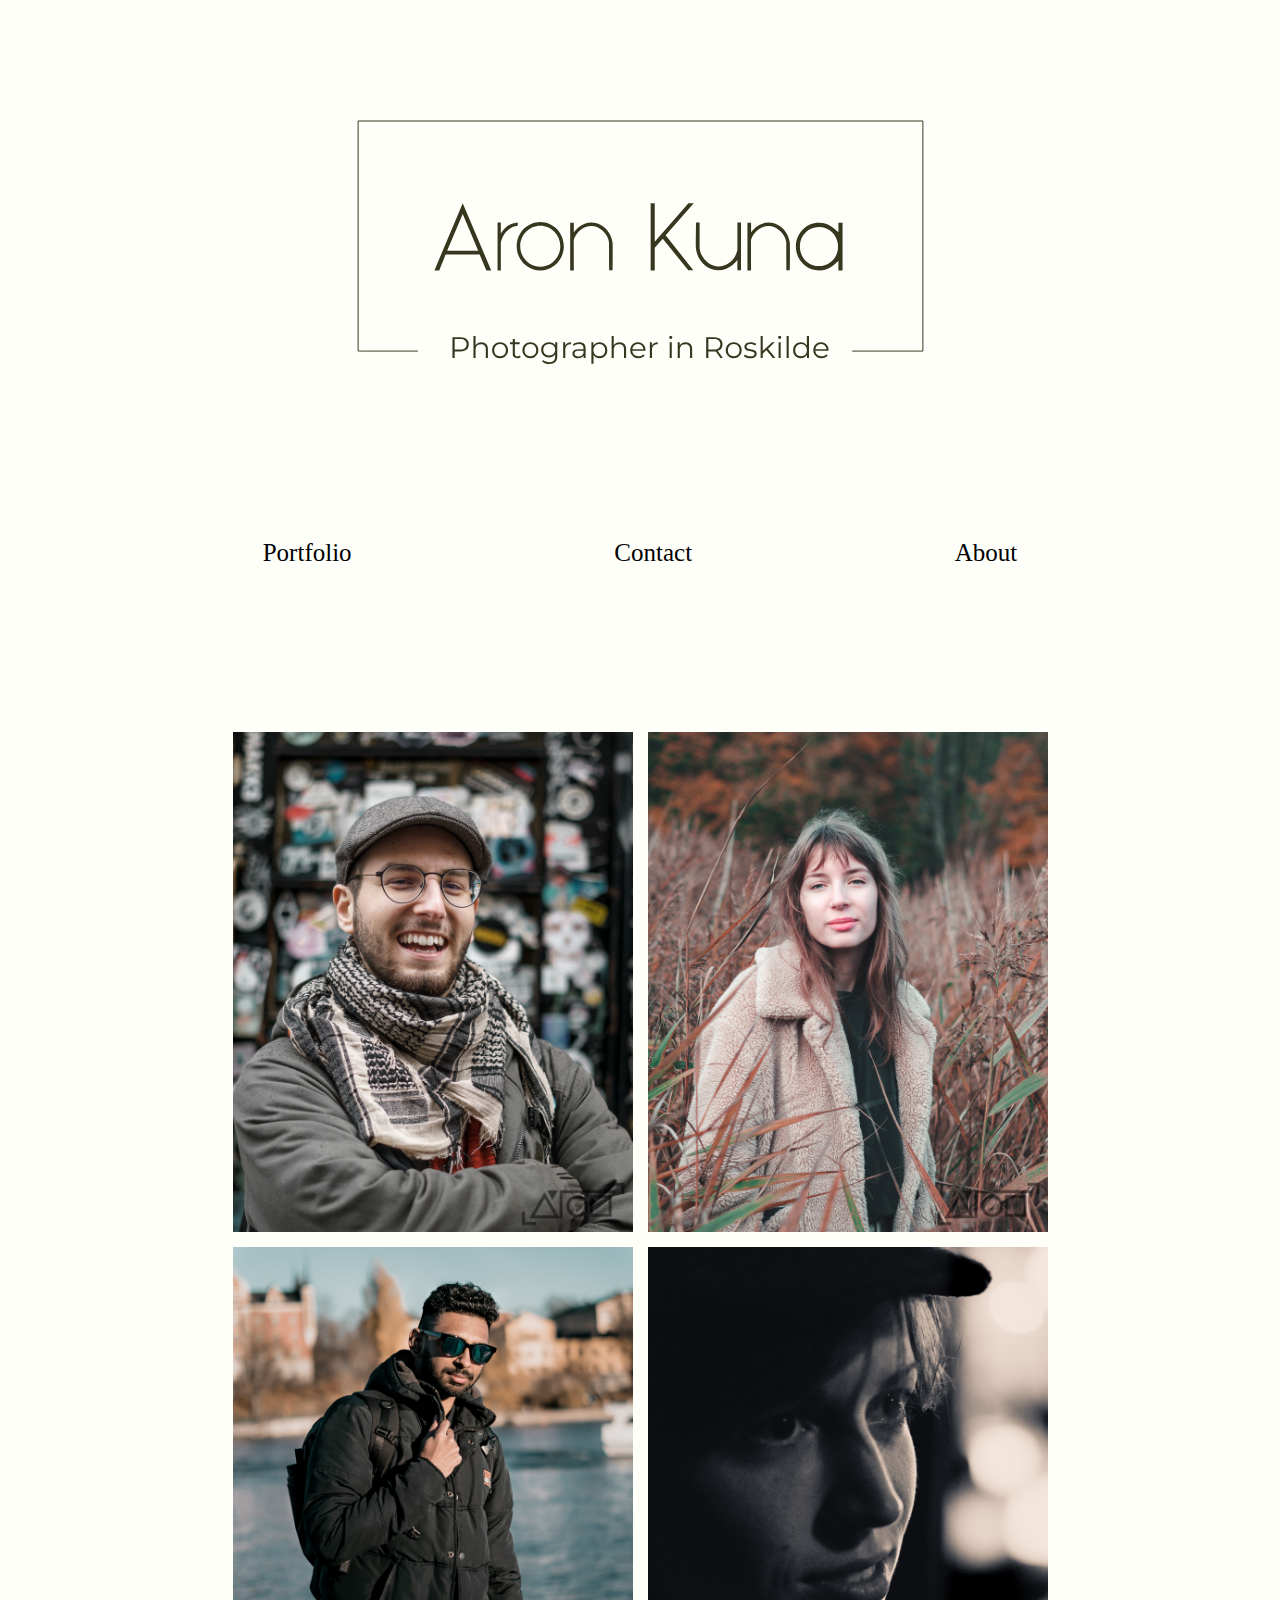
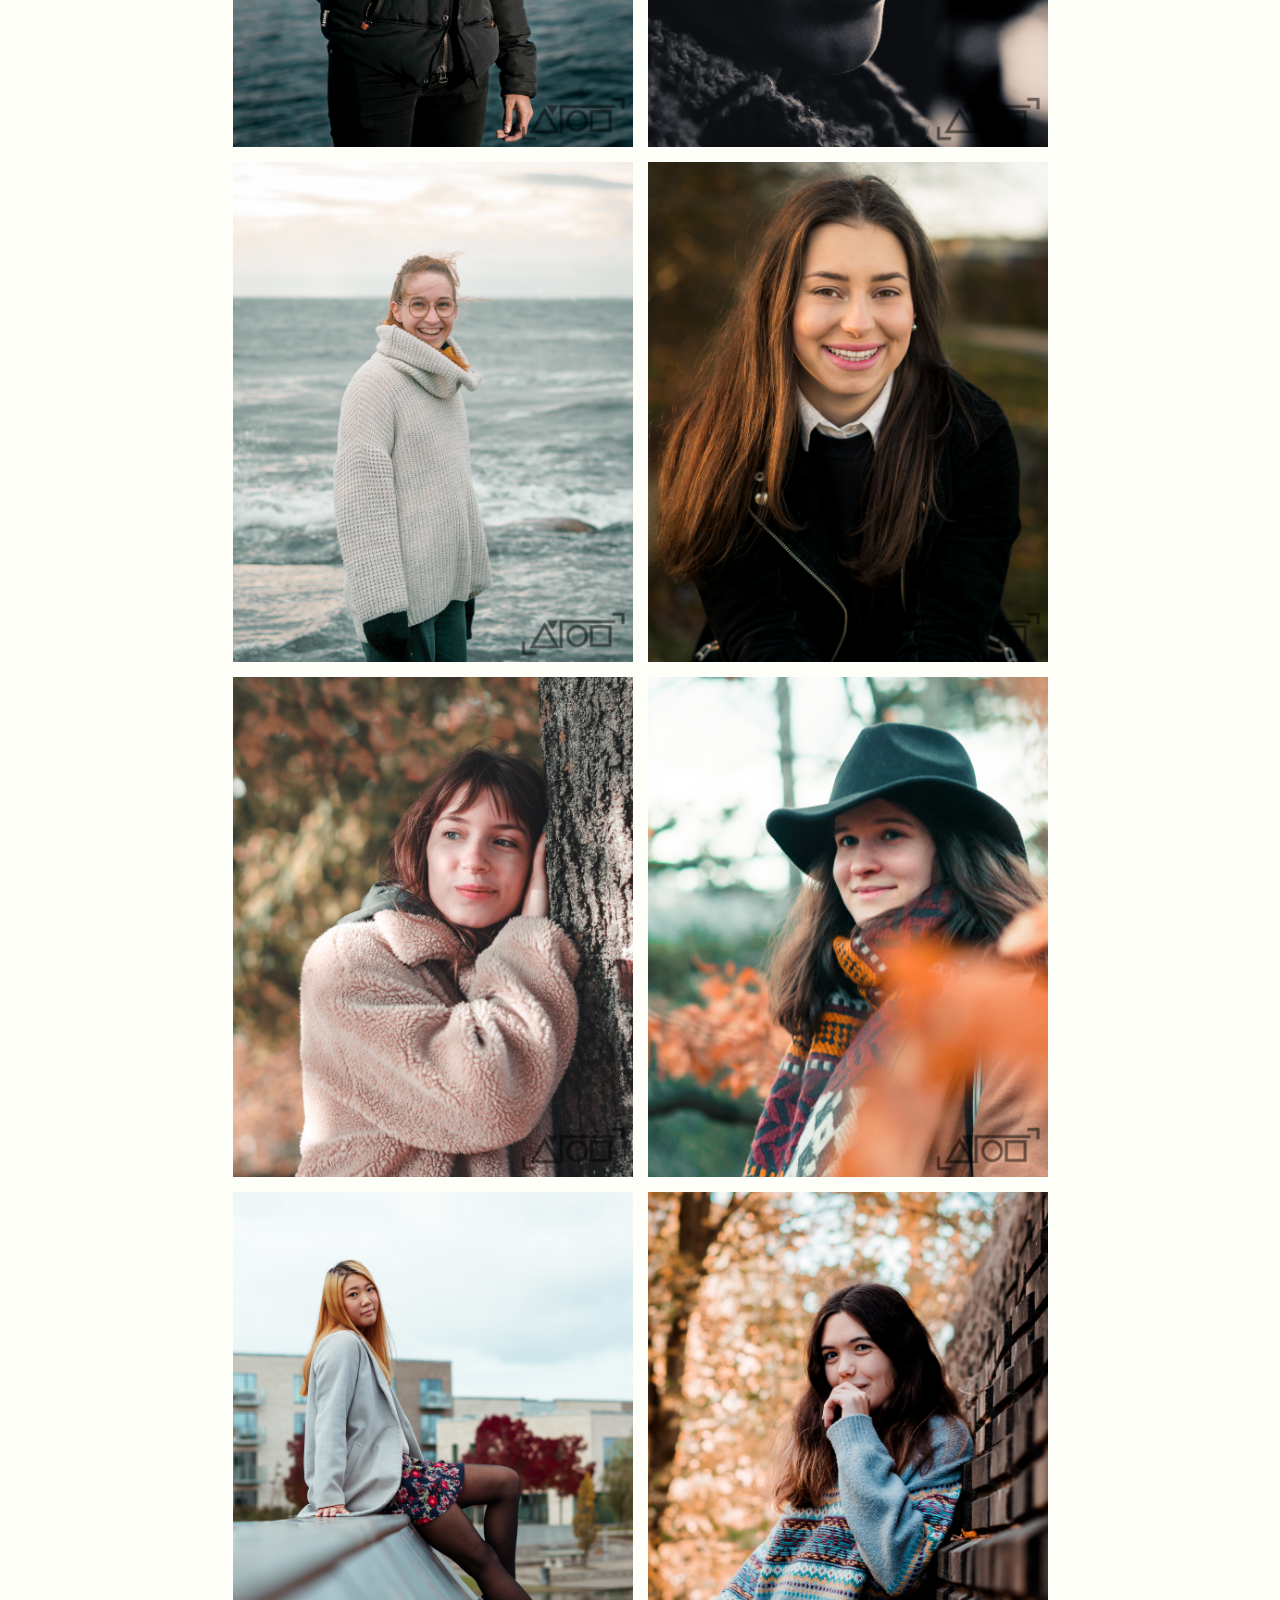
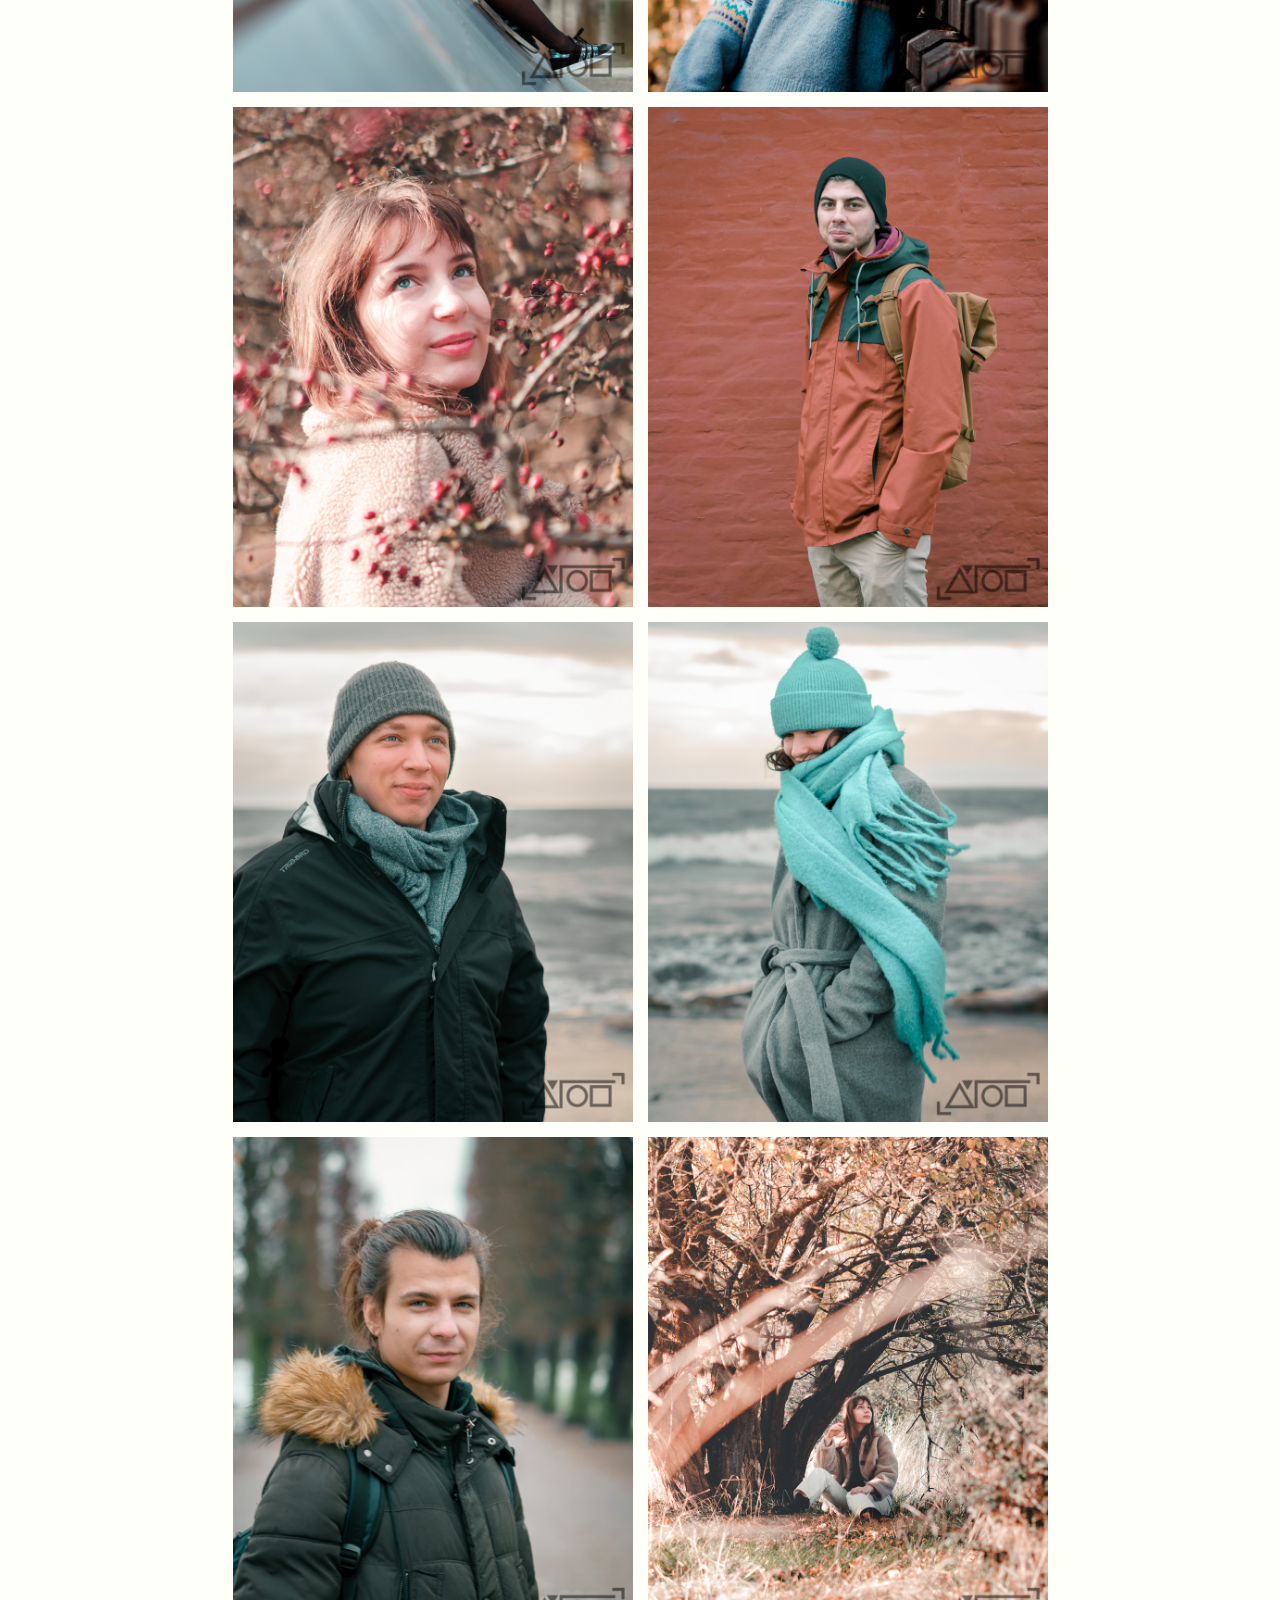
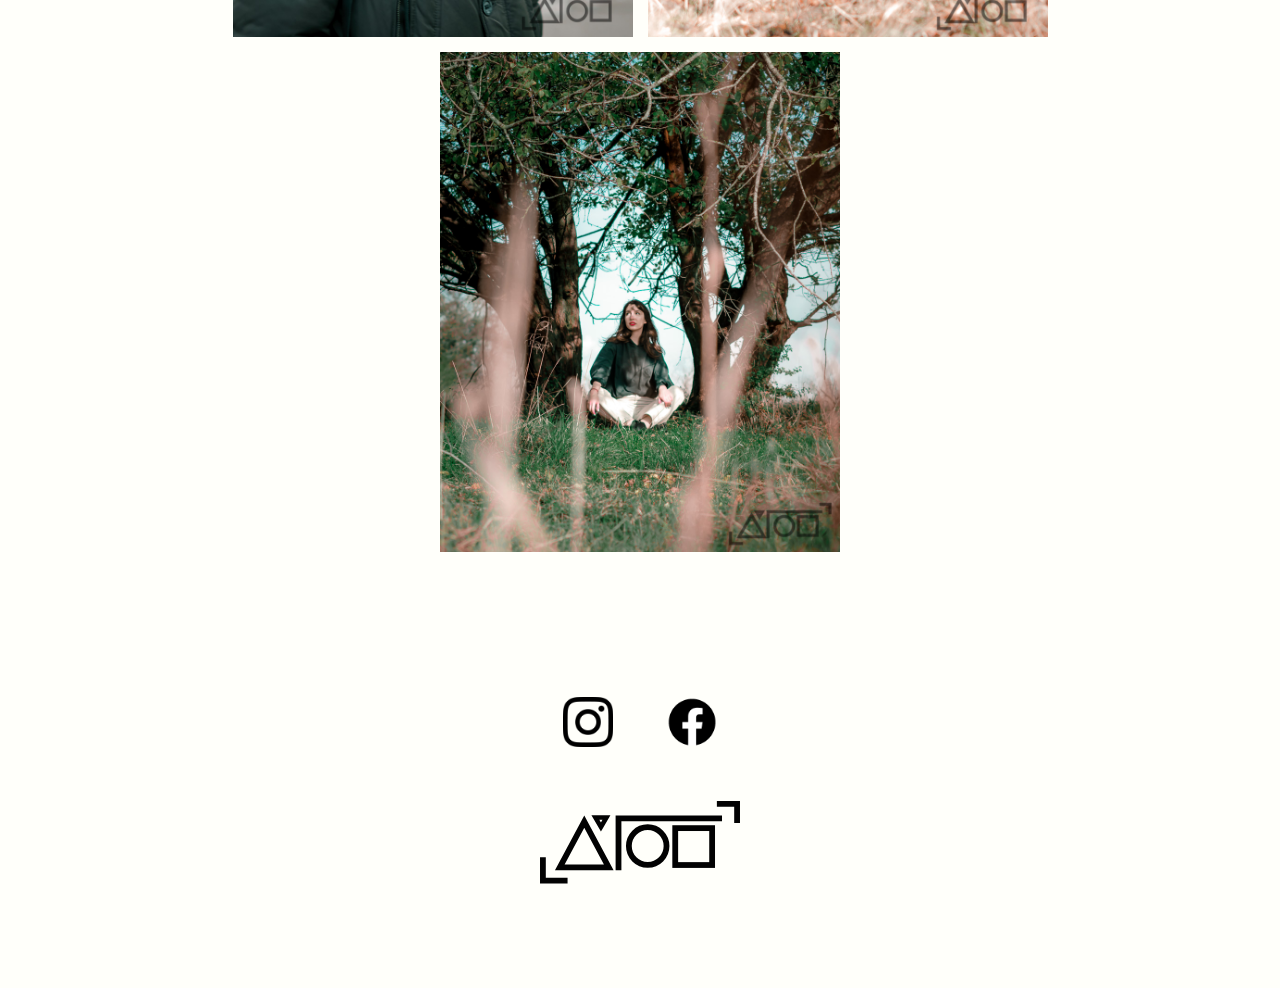
==== commit 592be41b: "portfolio images selected and included" ====
--- a/index.html
+++ b/index.html
@@ -37,17 +37,24 @@
 
     <section id="portfolio">
       <div id="inPortfolio" class="container">
-        <img src="assets/portfolio/img (1).jpg" alt="">
-        <img src="assets/portfolio/img (2).jpg" alt="">
-        <img src="assets/portfolio/img (3).jpg" alt="">
-        <img src="assets/portfolio/img (4).jpg" alt="">
-        <img src="assets/portfolio/img (5).jpg" alt="">
-        <img src="assets/portfolio/img (6).jpg" alt="">
-        <img src="assets/portfolio/img (7).jpg" alt="">
-        <img src="assets/portfolio/img (8).jpg" alt="">
-        <img src="assets/portfolio/img (9).jpg" alt="">
-        <img src="assets/portfolio/img (10).jpg" alt="">
-        <img src="assets/portfolio/img (11).jpg" alt="">
+        <img src="assets/portfolio/portfolio (1 of 17).jpg" alt="">
+        <img src="assets/portfolio/portfolio (2 of 17).jpg" alt="">
+        <img src="assets/portfolio/portfolio (3 of 17).jpg" alt="">
+        <img src="assets/portfolio/portfolio (4 of 17).jpg" alt="">
+        <img src="assets/portfolio/portfolio (5 of 17).jpg" alt="">
+        <img src="assets/portfolio/portfolio (6 of 17).jpg" alt="">
+        <img src="assets/portfolio/portfolio (7 of 17).jpg" alt="">
+        <img src="assets/portfolio/portfolio (8 of 17).jpg" alt="">
+        <img src="assets/portfolio/portfolio (9 of 17).jpg" alt="">
+        <img src="assets/portfolio/portfolio (10 of 17).jpg" alt="">
+        <img src="assets/portfolio/portfolio (11 of 17).jpg" alt="">
+        <img src="assets/portfolio/portfolio (12 of 17).jpg" alt="">
+        <img src="assets/portfolio/portfolio (13 of 17).jpg" alt="">
+        <img src="assets/portfolio/portfolio (14 of 17).jpg" alt="">
+        <img src="assets/portfolio/portfolio (15 of 17).jpg" alt="">
+        <img src="assets/portfolio/portfolio (16 of 17).jpg" alt="">
+        <img src="assets/portfolio/portfolio (17 of 17).jpg" alt="">
+
 
       </div>
     </section>
@@ -74,8 +81,8 @@
 
   <footer>
     <div class="socialMed">
-      <a href="#"><img src="assets/socmedicons/insta.png"></a>
-      <a href="#"><img src="assets/socmedicons/fb.png"></a>
+      <a href="https://www.instagram.com/aronkuna_photography/" target="_blank"><img src="assets/socmedicons/insta.png"></a>
+      <a href="https://www.facebook.com/profile.php?id=100076908534751" target="_blank"><img src="assets/socmedicons/fb.png"></a>
     </div>
     <svg id="logo" data-name="Layer 2" xmlns="http://www.w3.org/2000/svg" viewBox="0 0 656.02 270.64"><defs><style>.cls-1,.cls-2{fill:none;stroke:#020202;stroke-miterlimit:10;}.cls-1{stroke-width:19px;}.cls-2{stroke-width:15px;}</style></defs><rect class="cls-1" x="443.57" y="88.99" width="121.04" height="121.04"/><circle class="cls-1" cx="353.28" cy="147.81" r="61.78"/><polygon class="cls-2" points="199.81 85.44 217.94 54.04 181.69 54.04 199.81 85.44"/><path class="cls-1" d="M305.92,373.84H145.28L225.6,223.61Z" transform="translate(-80.39 -155.8)"/><polyline class="cls-1" points="257.5 227.36 257.5 56.69 597.06 56.69"/><polyline class="cls-1" points="9.5 184.25 9.5 261.14 90.39 261.14"/><polyline class="cls-1" points="646.52 72.55 646.52 9.5 580.2 9.5"/></svg>
   </footer>
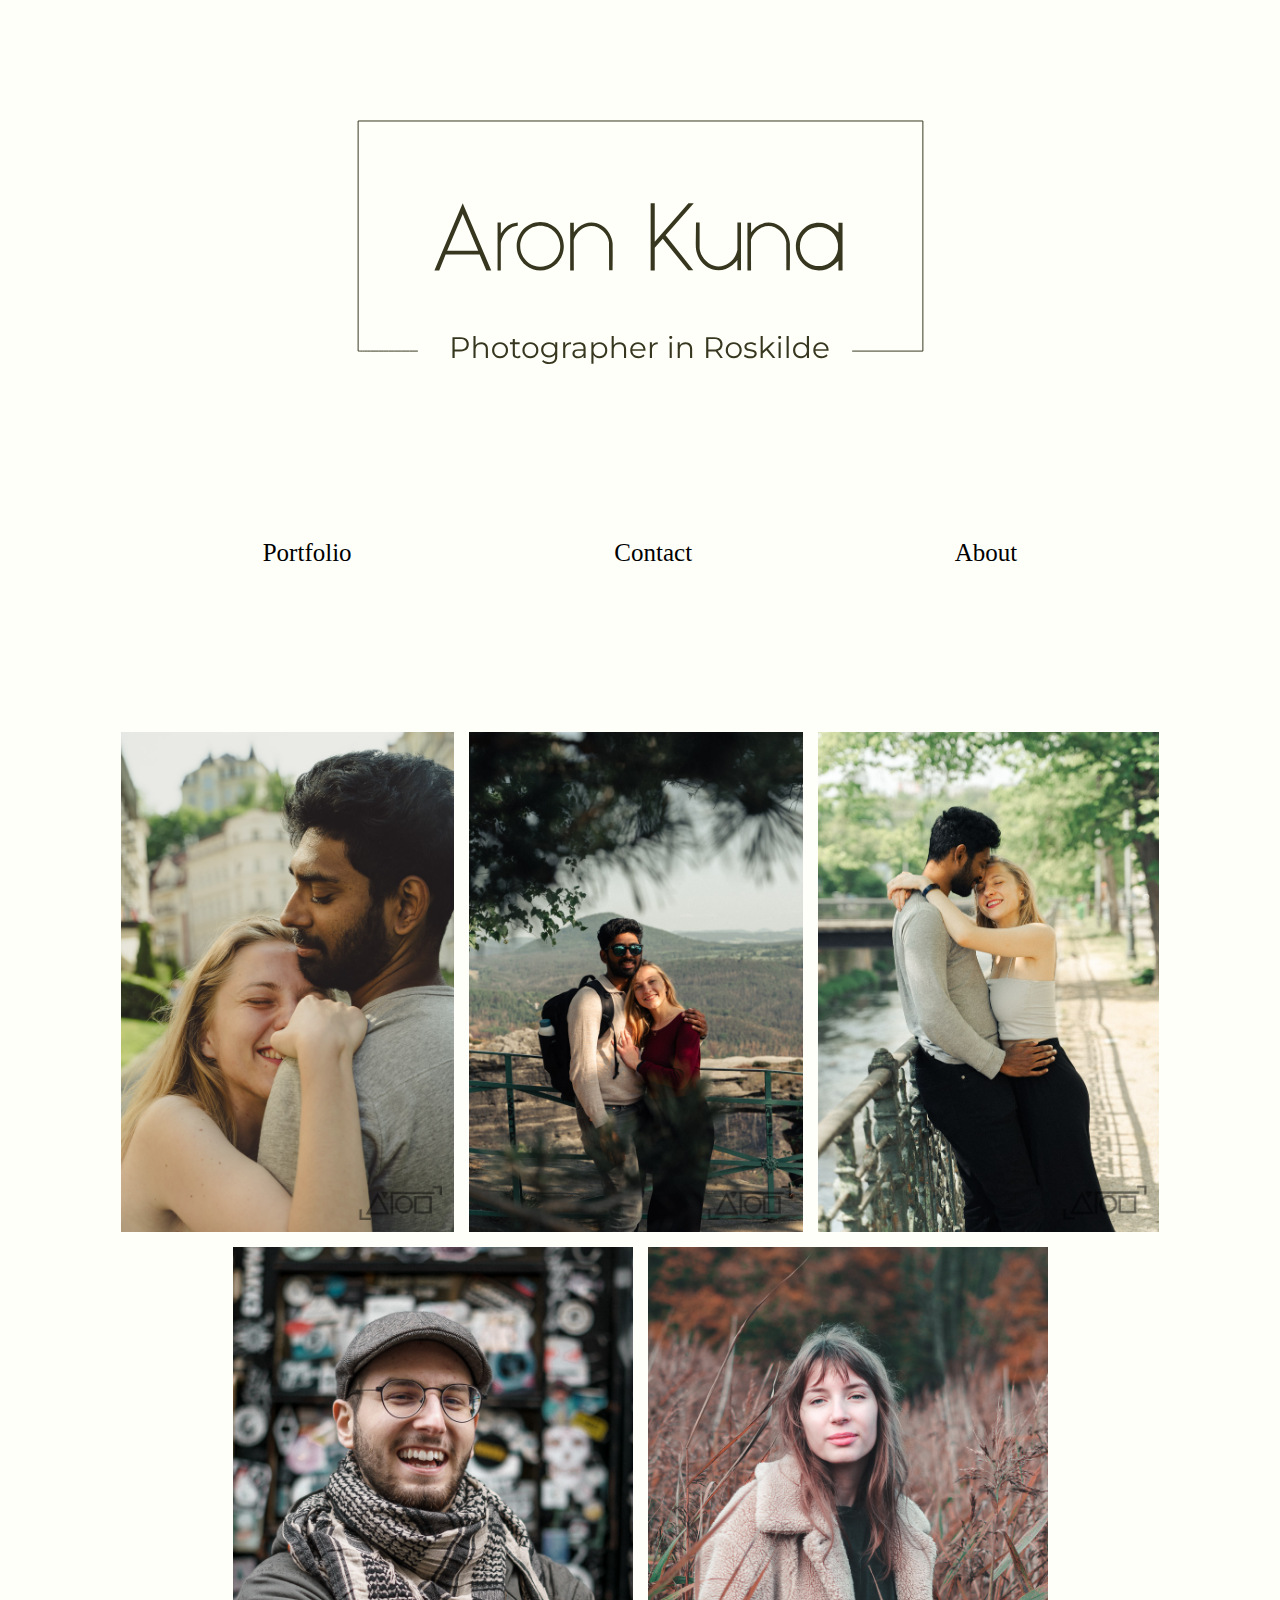
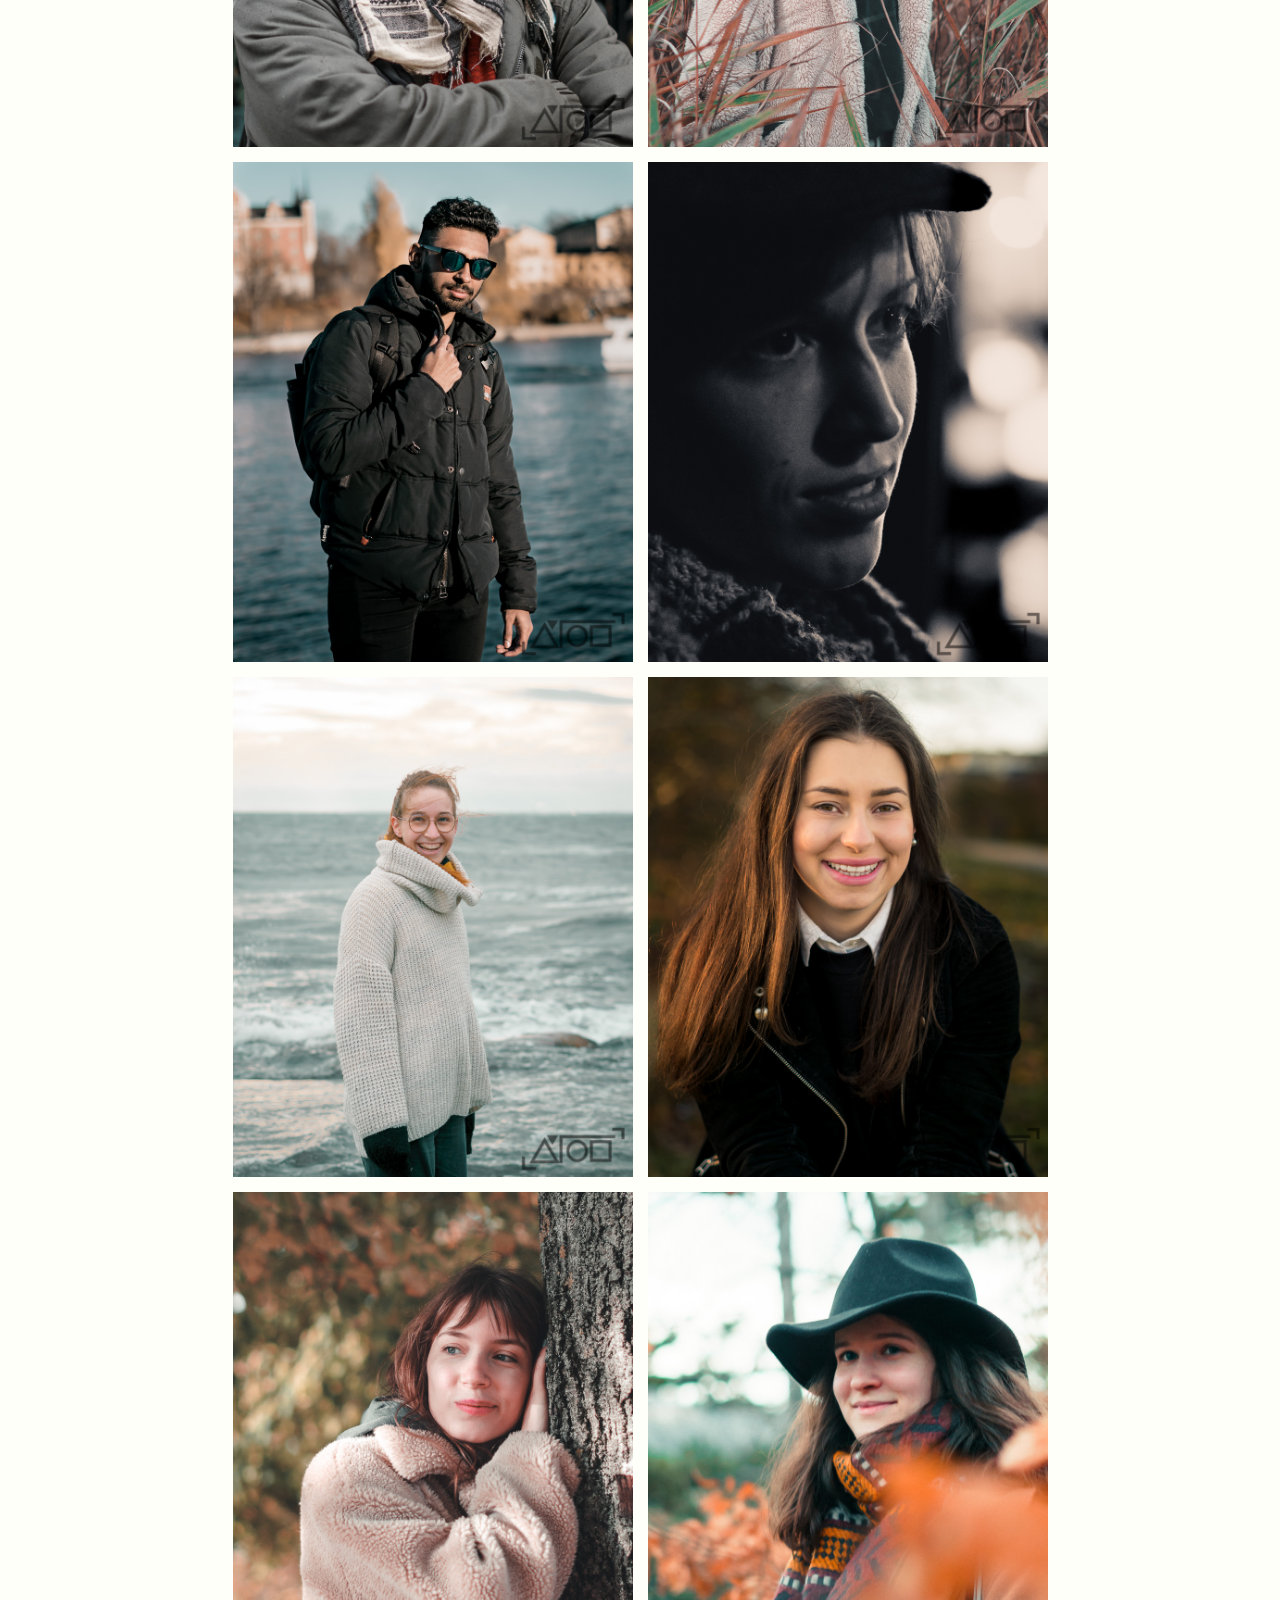
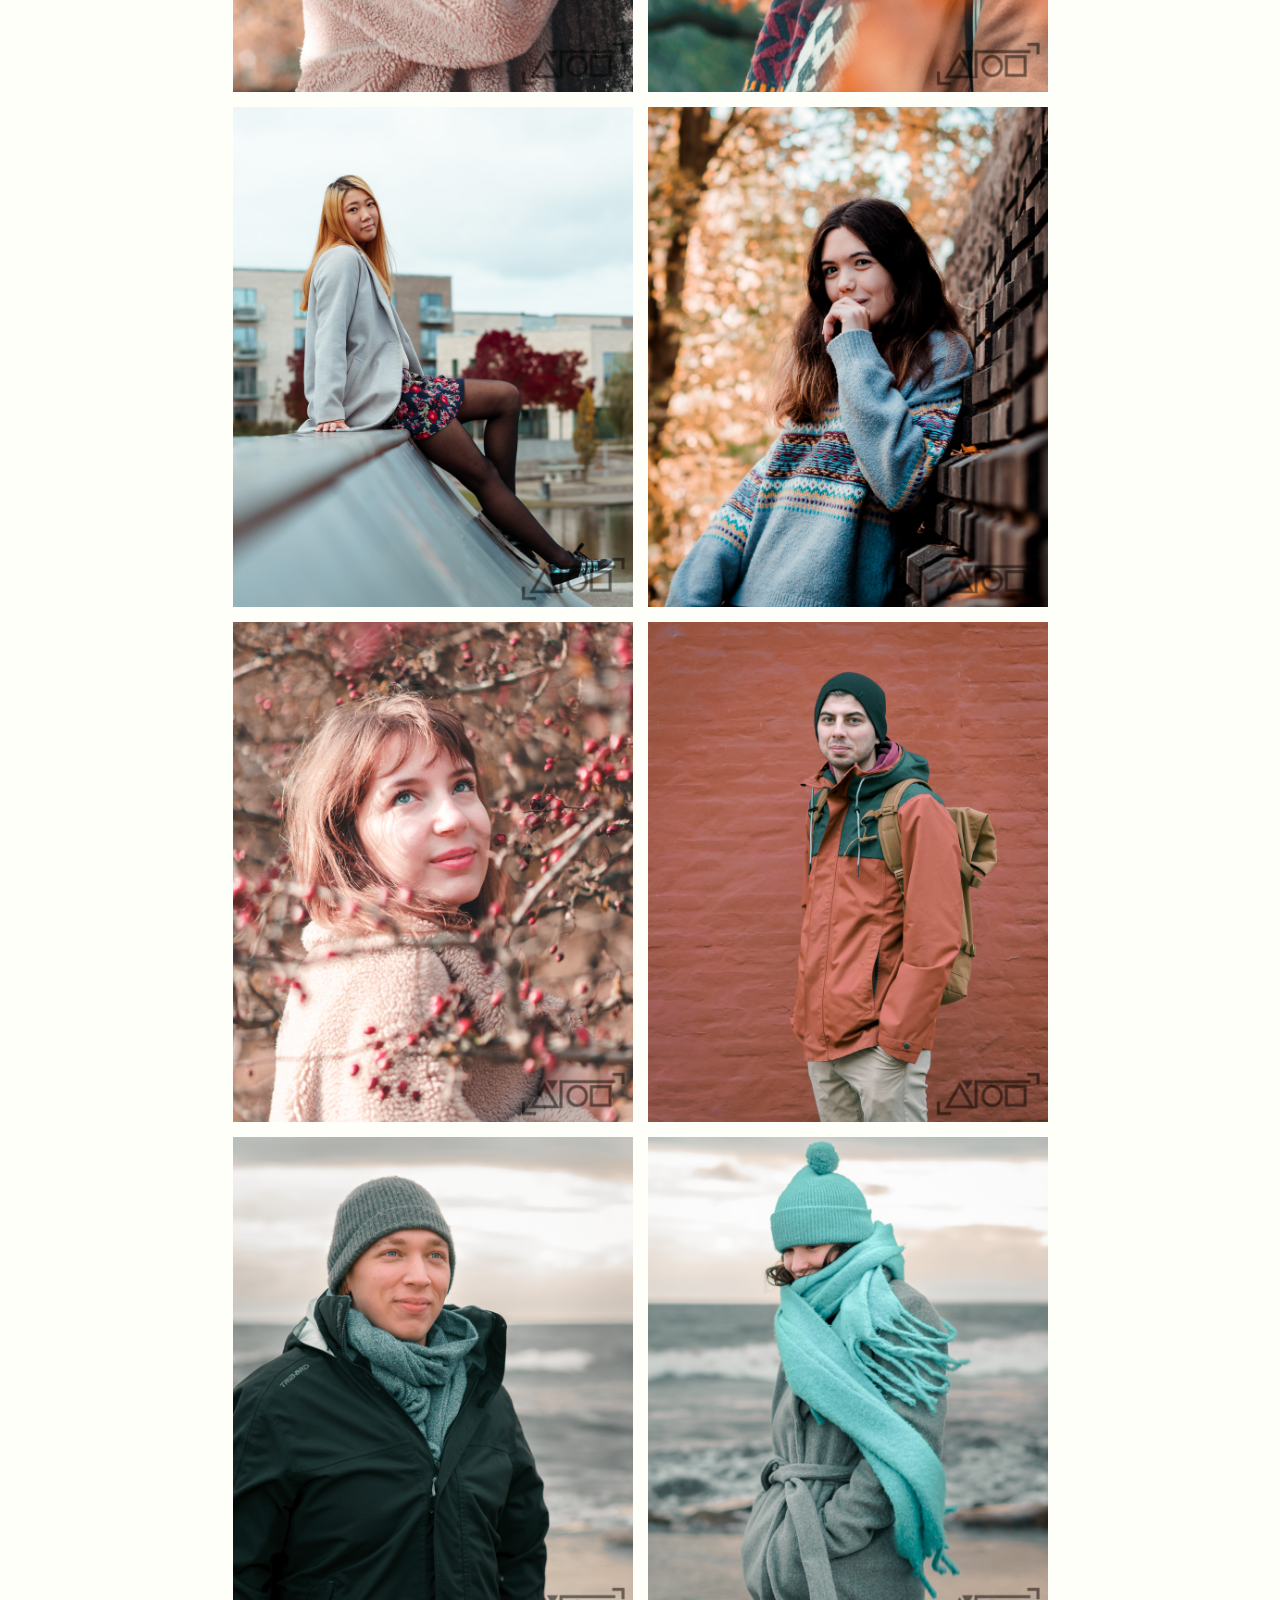
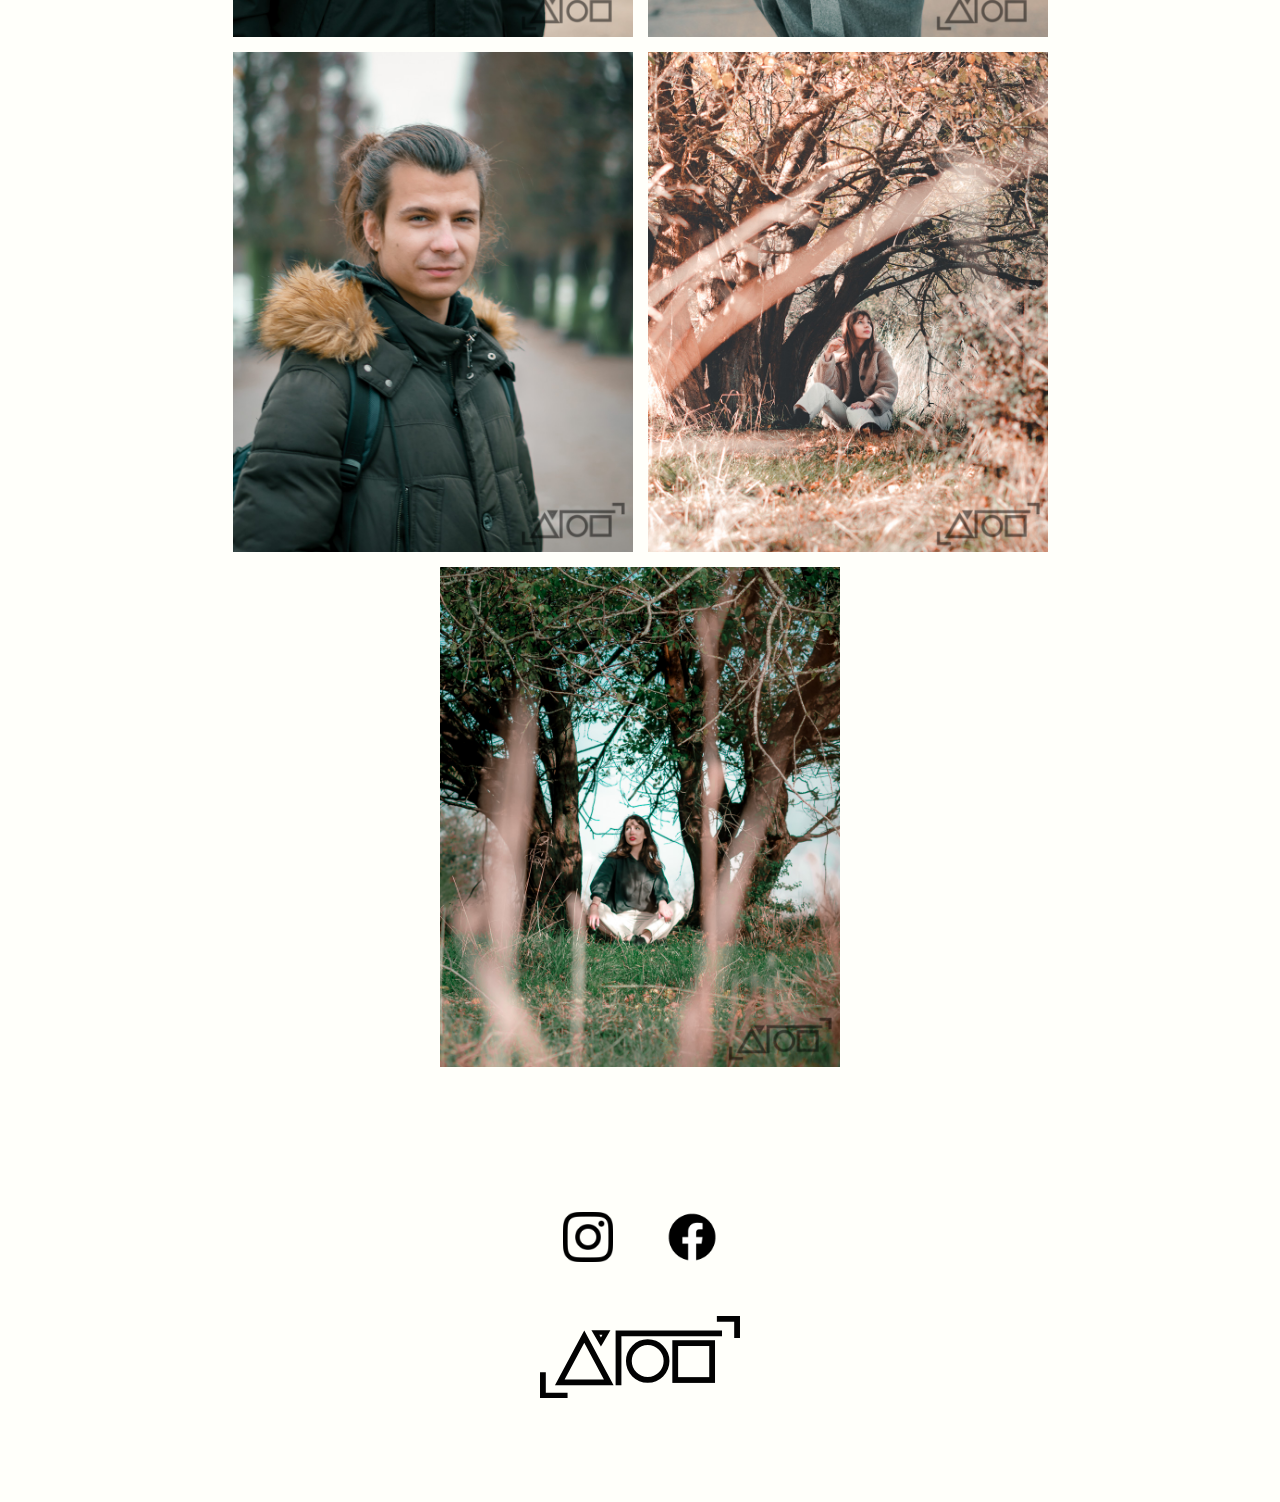
==== commit b1a78bb2: "added images to portfolio" ====
--- a/index.html
+++ b/index.html
@@ -37,23 +37,26 @@
 
     <section id="portfolio">
       <div id="inPortfolio" class="container">
-        <img src="assets/portfolio/portfolio (1 of 17).jpg" alt="">
-        <img src="assets/portfolio/portfolio (2 of 17).jpg" alt="">
-        <img src="assets/portfolio/portfolio (3 of 17).jpg" alt="">
-        <img src="assets/portfolio/portfolio (4 of 17).jpg" alt="">
-        <img src="assets/portfolio/portfolio (5 of 17).jpg" alt="">
-        <img src="assets/portfolio/portfolio (6 of 17).jpg" alt="">
-        <img src="assets/portfolio/portfolio (7 of 17).jpg" alt="">
-        <img src="assets/portfolio/portfolio (8 of 17).jpg" alt="">
-        <img src="assets/portfolio/portfolio (9 of 17).jpg" alt="">
-        <img src="assets/portfolio/portfolio (10 of 17).jpg" alt="">
-        <img src="assets/portfolio/portfolio (11 of 17).jpg" alt="">
-        <img src="assets/portfolio/portfolio (12 of 17).jpg" alt="">
-        <img src="assets/portfolio/portfolio (13 of 17).jpg" alt="">
-        <img src="assets/portfolio/portfolio (14 of 17).jpg" alt="">
-        <img src="assets/portfolio/portfolio (15 of 17).jpg" alt="">
-        <img src="assets/portfolio/portfolio (16 of 17).jpg" alt="">
-        <img src="assets/portfolio/portfolio (17 of 17).jpg" alt="">
+        <img class="portfolioimg" src="assets/portfolio/portfolio_r (1).jpg" alt="">
+        <img class="portfolioimg" src="assets/portfolio/portfolio_r (2).jpg" alt="">
+        <img class="portfolioimg" src="assets/portfolio/portfolio_r (3).jpg" alt="">
+        <img class="portfolioimg" src="assets/portfolio/portfolio (1 of 17).jpg" alt="">
+        <img class="portfolioimg" src="assets/portfolio/portfolio (2 of 17).jpg" alt="">
+        <img class="portfolioimg" src="assets/portfolio/portfolio (3 of 17).jpg" alt="">
+        <img class="portfolioimg" src="assets/portfolio/portfolio (4 of 17).jpg" alt="">
+        <img class="portfolioimg" src="assets/portfolio/portfolio (5 of 17).jpg" alt="">
+        <img class="portfolioimg" src="assets/portfolio/portfolio (6 of 17).jpg" alt="">
+        <img class="portfolioimg" src="assets/portfolio/portfolio (7 of 17).jpg" alt="">
+        <img class="portfolioimg" src="assets/portfolio/portfolio (8 of 17).jpg" alt="">
+        <img class="portfolioimg" src="assets/portfolio/portfolio (9 of 17).jpg" alt="">
+        <img class="portfolioimg" src="assets/portfolio/portfolio (10 of 17).jpg" alt="">
+        <img class="portfolioimg" src="assets/portfolio/portfolio (11 of 17).jpg" alt="">
+        <img class="portfolioimg" src="assets/portfolio/portfolio (12 of 17).jpg" alt="">
+        <img class="portfolioimg" src="assets/portfolio/portfolio (13 of 17).jpg" alt="">
+        <img class="portfolioimg" src="assets/portfolio/portfolio (14 of 17).jpg" alt="">
+        <img class="portfolioimg" src="assets/portfolio/portfolio (15 of 17).jpg" alt="">
+        <img class="portfolioimg" src="assets/portfolio/portfolio (16 of 17).jpg" alt="">
+        <img class="portfolioimg" src="assets/portfolio/portfolio (17 of 17).jpg" alt="">
 
 
       </div>
@@ -66,13 +69,17 @@
     <section id="about">
       <div class="container" id="inAbout">
         <img src="assets/me.jpg" id="aboutPic">
-        <p>Lorem ipsum dolor sit amet, consectetur adipiscing elit. Quisque ut dolor in tortor sollicitudin aliquam.
-          Maecenas dolor metus, maximus ac metus scelerisque, luctus sagittis sem. Curabitur porttitor accumsan quam,
-          a dignissim nisl ornare congue. Etiam non ex dictum, egestas orci at, aliquam est. Fusce eget elementum sem.
-          Fusce varius convallis ipsum, sed lacinia libero dignissim pretium. Cras augue metus, rhoncus at neque in,
-          commodo efficitur enim. Vivamus ligula orci, vestibulum eget rutrum non, sollicitudin et turpis. Nullam tempus
-          maximus magna, ut finibus velit tempus bibendum. Cras id hendrerit lectus. Cras rhoncus ante mattis nibh
-          ultrices, vel posuere nisl condimentum. Donec placerat mauris id hendrerit dictum. Morbi ac risus sapien.</p>
+        <p>My style of photography comes from shooting a lot on the streets. Finding angles, shadows, leading lines, being
+          spontaneous and creative with the surroundings. I apply the same principles for portrait shoots, using the
+          surroundings to compliment the person’s style, individuality. I love to find the charm, the most appealing face of
+          everybody. It’s a great feeling to look at a confident, amazing photograph of yourself, which feeling I am most
+          happy to offer to everyone. <br><br>
+
+          Photography and videography is a great passion for me for almost a decade now, recently transitioning it into a
+          business. With eye-catching photos or videos, I can help to boost up your or your brand’s Instagram page to bring
+          in more followers or advertise for an event. Create a professional look on your CV or just create a picture you are
+          happy to share with your loved ones. If you are looking for a photographer you can communicate your needs to, then
+          you are on the right page. </p>
       </div>
     </section>
 
